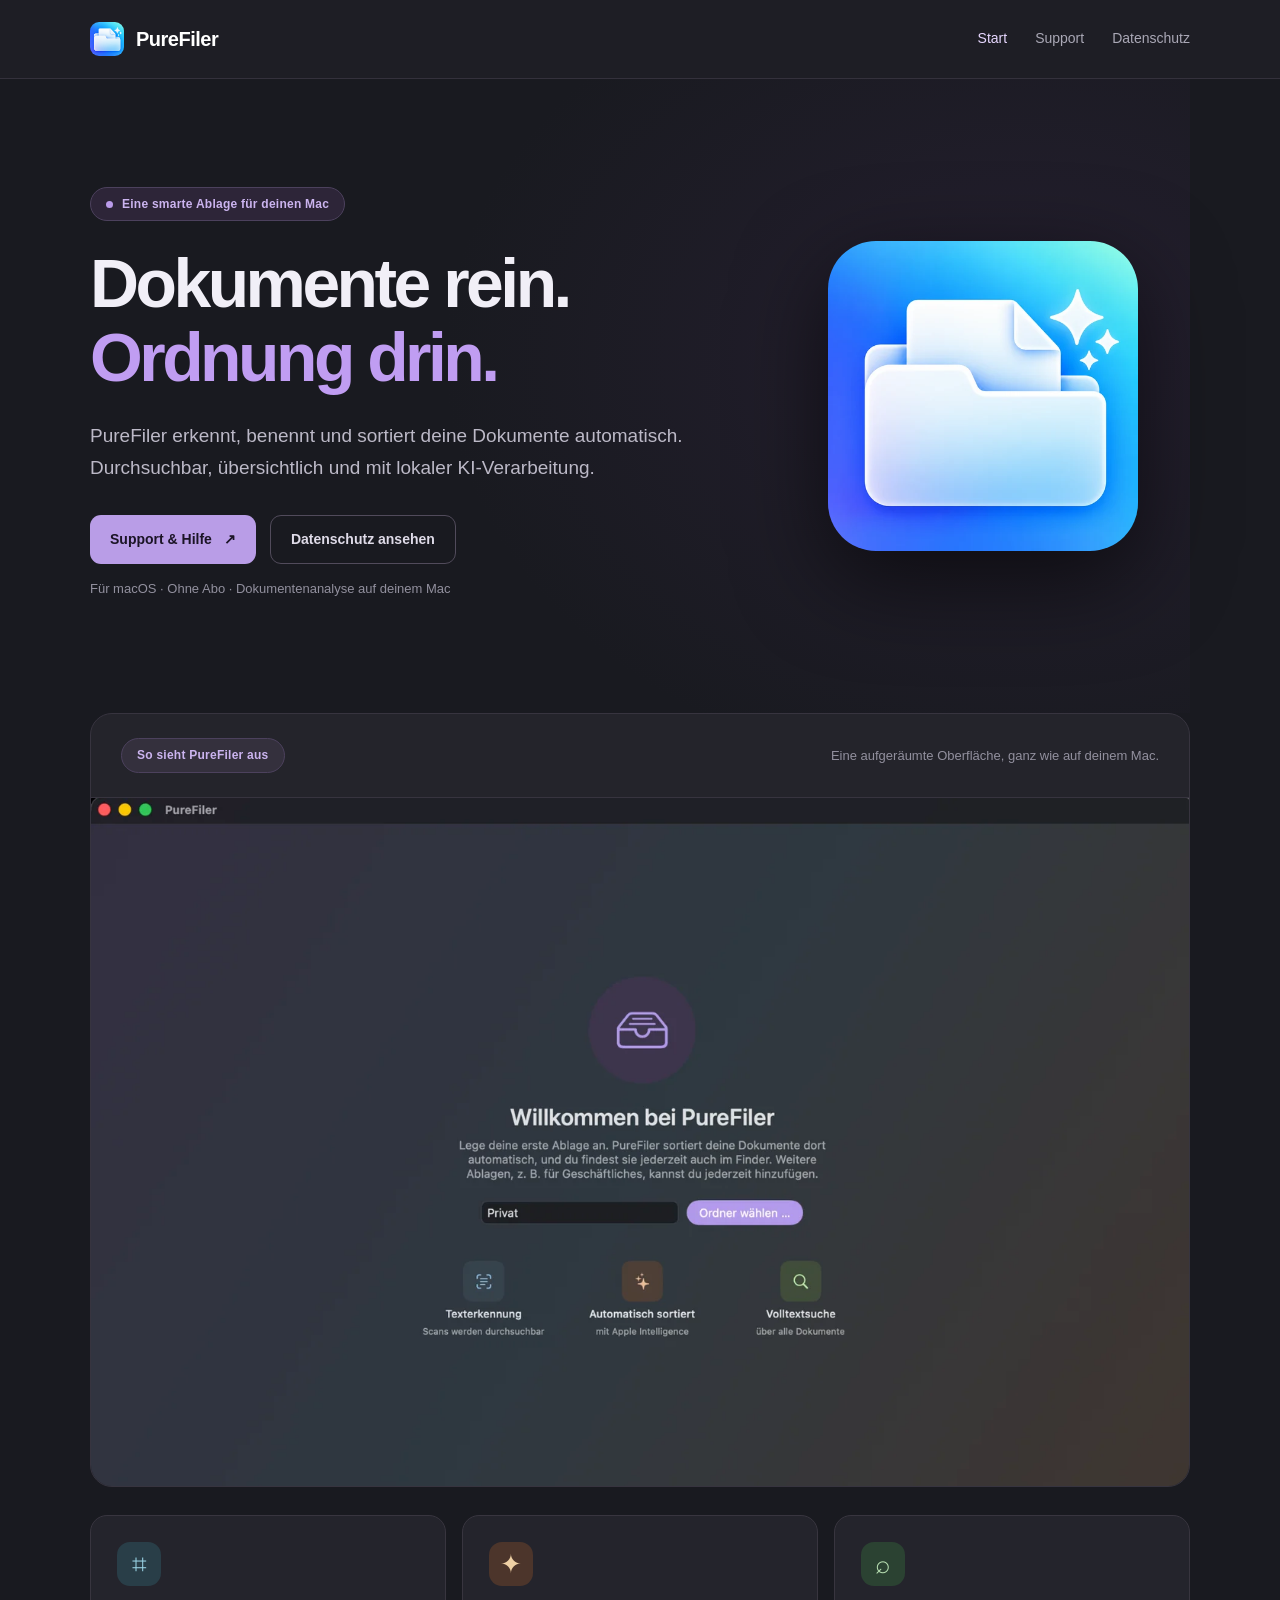
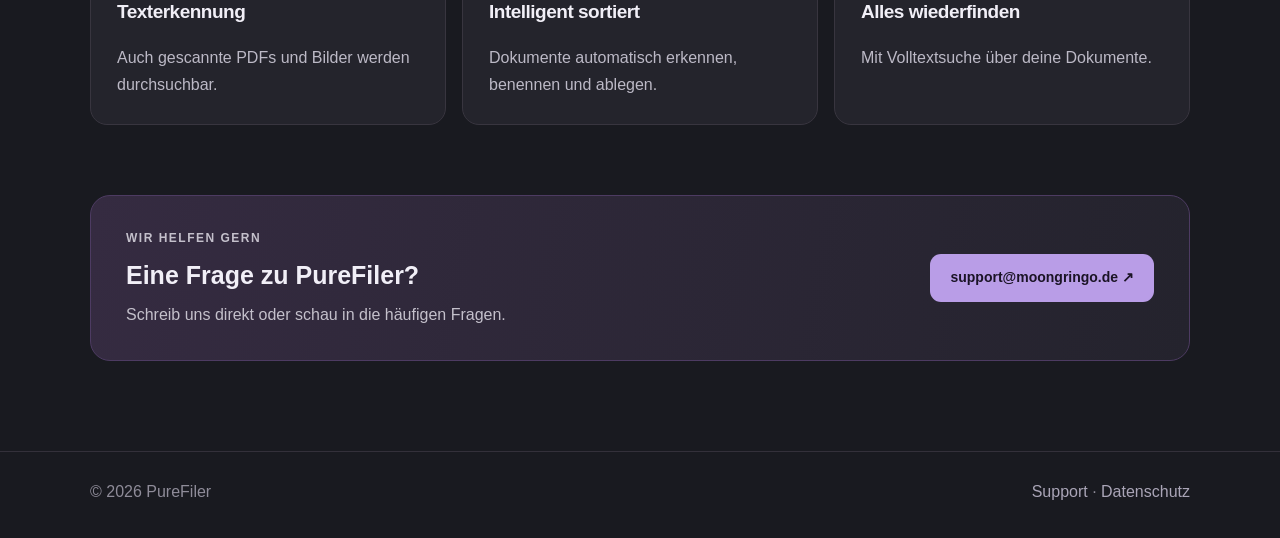
==== index.html @ a04e4304 "Add files via upload" ====
<!doctype html><html lang="de"><head><meta charset="utf-8"><meta name="viewport" content="width=device-width,initial-scale=1"><meta name="description" content="PureFiler – intelligente Dokumentenablage für macOS. Automatisch sortieren, lokal verarbeiten."><title>PureFiler – Dokumente rein. Ordnung drin.</title><link rel="icon" href="purefiler-icon.webp"><link rel="stylesheet" href="style.css"></head><body><header><div class="wrap nav"><a class="logo" href="index.html"><img src="purefiler-icon.webp" width="34" height="34" alt="">PureFiler</a><nav class="links" aria-label="Hauptnavigation"><a href="index.html" aria-current="page">Start</a><a href="support.html">Support</a><a href="privacy.html">Datenschutz</a></nav></div></header><main class="wrap"><section class="hero"><div class="hero-text"><div class="pill"><span class="dot"></span> Eine smarte Ablage für deinen Mac</div><h1>Dokumente rein.<br><em>Ordnung drin.</em></h1><p class="lead">PureFiler erkennt, benennt und sortiert deine Dokumente automatisch. Durchsuchbar, übersichtlich und mit lokaler KI-Verarbeitung.</p><div class="actions"><a class="primary" href="support.html">Support & Hilfe <span aria-hidden="true">↗</span></a><a class="secondary" href="privacy.html">Datenschutz ansehen</a></div><p class="tiny">Für macOS · Ohne Abo · Dokumentenanalyse auf deinem Mac</p></div><div class="hero-icon"><img src="purefiler-icon.webp" alt="PureFiler App-Icon" width="320" height="320"></div></section><section class="showcase"><div class="showcase-top"><span class="pill subtle">So sieht PureFiler aus</span><span class="muted">Eine aufgeräumte Oberfläche, ganz wie auf deinem Mac.</span></div><img src="purefiler-welcome.webp" alt="Willkommensansicht von PureFiler auf macOS" loading="lazy" width="1440" height="902"></section><section class="features"><article class="feature"><span class="symbol">⌗</span><h2>Texterkennung</h2><p>Auch gescannte PDFs und Bilder werden durchsuchbar.</p></article><article class="feature"><span class="symbol sparkle">✦</span><h2>Intelligent sortiert</h2><p>Dokumente automatisch erkennen, benennen und ablegen.</p></article><article class="feature"><span class="symbol green">⌕</span><h2>Alles wiederfinden</h2><p>Mit Volltextsuche über deine Dokumente.</p></article></section><section class="contact"><div><p class="eyebrow">WIR HELFEN GERN</p><h2>Eine Frage zu PureFiler?</h2><p>Schreib uns direkt oder schau in die häufigen Fragen.</p></div><a class="primary" href="mailto:support@moongringo.de">support@moongringo.de ↗</a></section></main><footer><div class="wrap foot"><span>© 2026 PureFiler</span><span><a href="support.html">Support</a> · <a href="privacy.html">Datenschutz</a></span></div></footer></body></html>
---- style.css ----
*{box-sizing:border-box}html{color-scheme:dark;scroll-behavior:smooth}body{margin:0;background:#191a20;color:#f1eff7;font:16px/1.7 -apple-system,BlinkMacSystemFont,"Segoe UI",sans-serif}a{color:#c4a5f2;text-decoration:none}a:hover{color:#e0ceff}.wrap{width:min(1100px,calc(100% - 48px));margin:auto}header{border-bottom:1px solid #34313c;background:#202027dd;backdrop-filter:blur(18px);position:sticky;top:0;z-index:10}.nav{display:flex;justify-content:space-between;align-items:center;min-height:78px;gap:24px}.logo{display:flex;align-items:center;gap:12px;font-weight:750;font-size:20px;color:#fff;letter-spacing:-.5px}.logo img{border-radius:9px;object-fit:cover}.links{display:flex;gap:28px}.links a{color:#aaa8b6;font-size:14px}.links a[aria-current],.links a:hover{color:#e7d7ff}.hero{padding:108px 0 100px;display:grid;grid-template-columns:1.6fr 1fr;align-items:center;gap:24px;background:radial-gradient(ellipse 53% 68% at 85% 44%,#3c294f55,transparent)}.hero h1,h1{font-size:clamp(42px,5.3vw,75px);letter-spacing:-3.5px;line-height:1.08;margin:26px 0}.hero em{font-style:normal;color:#c09df2}.lead{font-size:19px;max-width:650px;line-height:1.7;color:#bcb9c7}.pill{display:inline-flex;align-items:center;gap:9px;border:1px solid #4c415d;background:#2d2538;color:#cbb4ef;border-radius:50px;padding:6px 15px;font-size:12px;font-weight:650;letter-spacing:.25px}.dot{background:#ba9bea;border-radius:50%;width:7px;height:7px}.actions{display:flex;flex-wrap:wrap;gap:14px;margin:30px 0 14px}.primary,.secondary{display:inline-flex;align-items:center;justify-content:center;gap:12px;border-radius:11px;padding:12px 20px;font-weight:700;font-size:14px}.primary{color:#1b1426;background:#b99de7}.primary:hover{color:#110e1a;background:#d1b8f5}.secondary{border:1px solid #514b5b;color:#dfdbe8}.tiny,.muted{font-size:13px;color:#92909e}.hero-icon{text-align:center}.hero-icon img{width:min(100%,310px);height:auto;border-radius:48px;box-shadow:0 28px 90px #0009}.showcase{background:#24242b;border:1px solid #37343f;border-radius:22px;overflow:hidden;margin-bottom:28px}.showcase-top{padding:24px 30px;display:flex;align-items:center;justify-content:space-between;gap:20px}.pill.subtle{background:#34303d}.showcase>img{display:block;width:100%;height:auto;border-top:1px solid #37343f}.features{display:grid;grid-template-columns:repeat(3,1fr);gap:16px;margin:24px 0 70px}.feature,.card{border:1px solid #38353f;background:#24242c;border-radius:17px;padding:26px}.feature h2,.card h2{font-size:19px;letter-spacing:-.5px;margin:10px 0}.feature p,.card p{color:#bcb9c6;margin-bottom:0}.symbol{display:grid;place-items:center;width:44px;height:44px;border-radius:13px;font-size:26px;background:#293e48;color:#9bd4e6}.symbol.sparkle{background:#4c352b;color:#eed0a5}.symbol.green{background:#2b4232;color:#b7deb1}.contact{display:flex;justify-content:space-between;align-items:center;gap:25px;padding:32px 35px;border:1px solid #4d3b62;border-radius:20px;background:linear-gradient(100deg,#352b41,#24232d);margin-bottom:90px}.contact h2{font-size:25px;margin:5px 0}.contact p{color:#c4c0cb;margin:0}.eyebrow{color:#bea0ed;font-size:12px;letter-spacing:1.5px;font-weight:750;text-transform:uppercase}.card{margin:20px 0}.card h2{font-size:21px}main.wrap>h1{font-size:clamp(38px,5vw,58px)}main.wrap>.eyebrow{margin-top:74px}main.wrap>.lead{margin-bottom:42px}.grid{display:grid;grid-template-columns:repeat(2,minmax(0,1fr));gap:20px}.note{border:1px solid #665238;background:#342b23;border-radius:15px;padding:22px;margin:25px 0 60px;color:#f3ddbe}footer{border-top:1px solid #33303a;color:#8f8c99}.foot,footer .wrap{display:flex;justify-content:space-between;gap:20px;padding-top:26px;padding-bottom:32px}footer a{color:#aaa5b7}@media(max-width:750px){.wrap{width:min(100% - 32px,1100px)}.nav{flex-wrap:wrap;padding:12px 0}.links{gap:18px}.hero{padding:54px 0;grid-template-columns:1fr}.hero-icon{order:-1;text-align:left}.hero-icon img{width:130px;border-radius:26px}.hero h1,h1{letter-spacing:-2px}.features,.grid{grid-template-columns:1fr}.contact{flex-direction:column;align-items:start}.showcase-top{flex-direction:column;align-items:start}.foot{flex-wrap:wrap}}
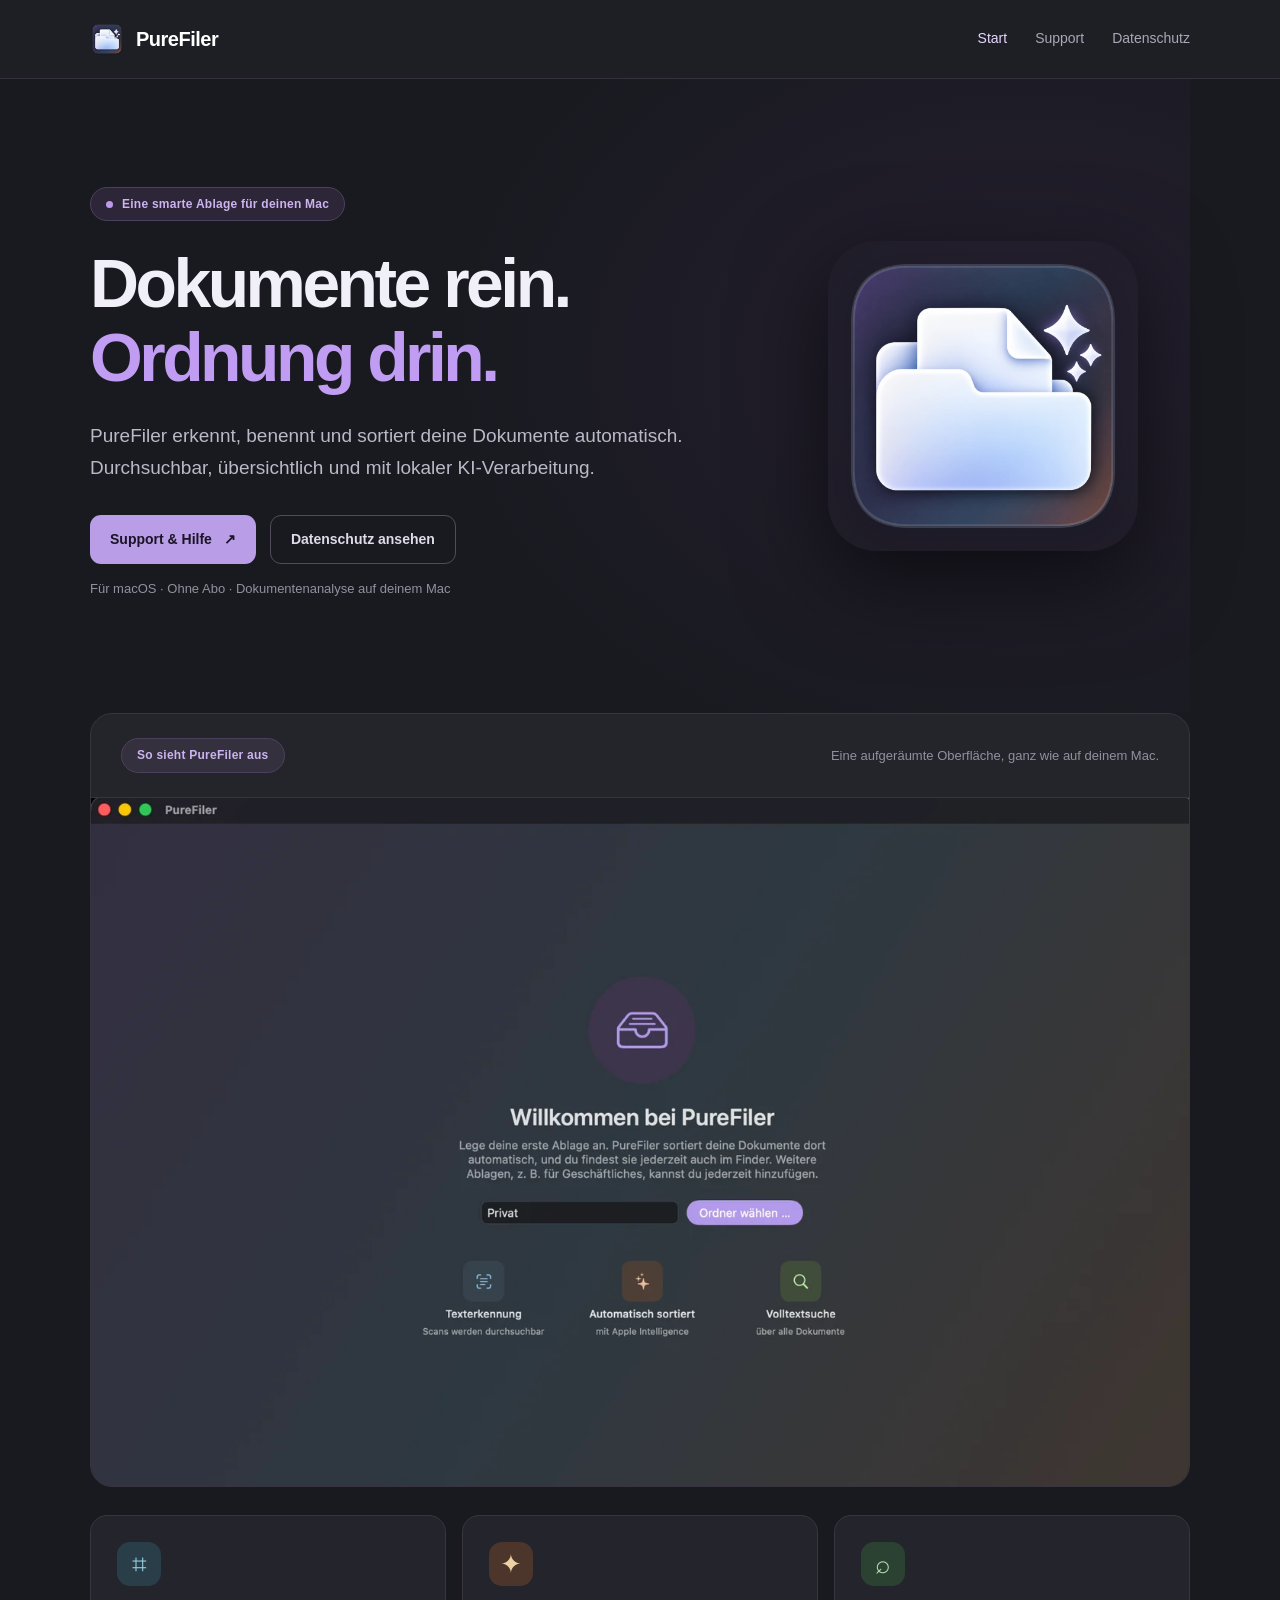
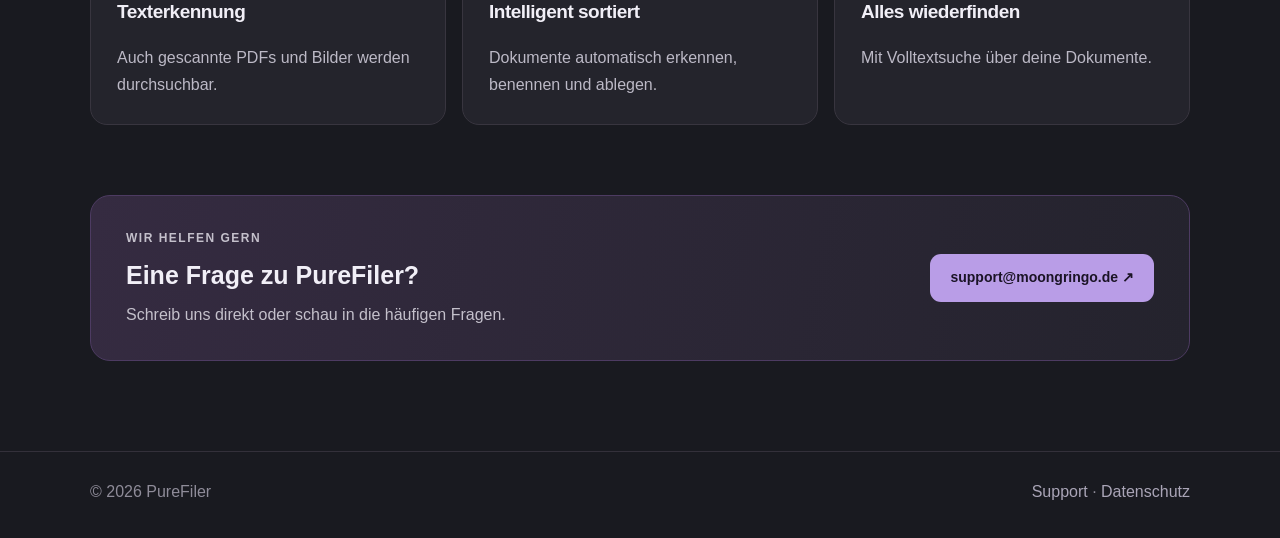
==== commit 41f632e8: "Add files via upload" ====
--- a/index.html
+++ b/index.html
@@ -1 +1 @@
-<!doctype html><html lang="de"><head><meta charset="utf-8"><meta name="viewport" content="width=device-width,initial-scale=1"><meta name="description" content="PureFiler – intelligente Dokumentenablage für macOS. Automatisch sortieren, lokal verarbeiten."><title>PureFiler – Dokumente rein. Ordnung drin.</title><link rel="icon" href="purefiler-icon.webp"><link rel="stylesheet" href="style.css"></head><body><header><div class="wrap nav"><a class="logo" href="index.html"><img src="purefiler-icon.webp" width="34" height="34" alt="">PureFiler</a><nav class="links" aria-label="Hauptnavigation"><a href="index.html" aria-current="page">Start</a><a href="support.html">Support</a><a href="privacy.html">Datenschutz</a></nav></div></header><main class="wrap"><section class="hero"><div class="hero-text"><div class="pill"><span class="dot"></span> Eine smarte Ablage für deinen Mac</div><h1>Dokumente rein.<br><em>Ordnung drin.</em></h1><p class="lead">PureFiler erkennt, benennt und sortiert deine Dokumente automatisch. Durchsuchbar, übersichtlich und mit lokaler KI-Verarbeitung.</p><div class="actions"><a class="primary" href="support.html">Support & Hilfe <span aria-hidden="true">↗</span></a><a class="secondary" href="privacy.html">Datenschutz ansehen</a></div><p class="tiny">Für macOS · Ohne Abo · Dokumentenanalyse auf deinem Mac</p></div><div class="hero-icon"><img src="purefiler-icon.webp" alt="PureFiler App-Icon" width="320" height="320"></div></section><section class="showcase"><div class="showcase-top"><span class="pill subtle">So sieht PureFiler aus</span><span class="muted">Eine aufgeräumte Oberfläche, ganz wie auf deinem Mac.</span></div><img src="purefiler-welcome.webp" alt="Willkommensansicht von PureFiler auf macOS" loading="lazy" width="1440" height="902"></section><section class="features"><article class="feature"><span class="symbol">⌗</span><h2>Texterkennung</h2><p>Auch gescannte PDFs und Bilder werden durchsuchbar.</p></article><article class="feature"><span class="symbol sparkle">✦</span><h2>Intelligent sortiert</h2><p>Dokumente automatisch erkennen, benennen und ablegen.</p></article><article class="feature"><span class="symbol green">⌕</span><h2>Alles wiederfinden</h2><p>Mit Volltextsuche über deine Dokumente.</p></article></section><section class="contact"><div><p class="eyebrow">WIR HELFEN GERN</p><h2>Eine Frage zu PureFiler?</h2><p>Schreib uns direkt oder schau in die häufigen Fragen.</p></div><a class="primary" href="mailto:support@moongringo.de">support@moongringo.de ↗</a></section></main><footer><div class="wrap foot"><span>© 2026 PureFiler</span><span><a href="support.html">Support</a> · <a href="privacy.html">Datenschutz</a></span></div></footer></body></html>+<!doctype html><html lang="de"><head><meta charset="utf-8"><meta name="viewport" content="width=device-width,initial-scale=1"><meta name="description" content="PureFiler – intelligente Dokumentenablage für macOS. Automatisch sortieren, lokal verarbeiten."><title>PureFiler – Dokumente rein. Ordnung drin.</title><link rel="icon" href="purefiler-icon.webp?v=2"><link rel="stylesheet" href="style.css"></head><body><header><div class="wrap nav"><a class="logo" href="index.html"><img src="purefiler-icon.webp?v=2" width="34" height="34" alt="">PureFiler</a><nav class="links" aria-label="Hauptnavigation"><a href="index.html" aria-current="page">Start</a><a href="support.html">Support</a><a href="privacy.html">Datenschutz</a></nav></div></header><main class="wrap"><section class="hero"><div class="hero-text"><div class="pill"><span class="dot"></span> Eine smarte Ablage für deinen Mac</div><h1>Dokumente rein.<br><em>Ordnung drin.</em></h1><p class="lead">PureFiler erkennt, benennt und sortiert deine Dokumente automatisch. Durchsuchbar, übersichtlich und mit lokaler KI-Verarbeitung.</p><div class="actions"><a class="primary" href="support.html">Support & Hilfe <span aria-hidden="true">↗</span></a><a class="secondary" href="privacy.html">Datenschutz ansehen</a></div><p class="tiny">Für macOS · Ohne Abo · Dokumentenanalyse auf deinem Mac</p></div><div class="hero-icon"><img src="purefiler-icon.webp?v=2" alt="PureFiler App-Icon" width="320" height="320"></div></section><section class="showcase"><div class="showcase-top"><span class="pill subtle">So sieht PureFiler aus</span><span class="muted">Eine aufgeräumte Oberfläche, ganz wie auf deinem Mac.</span></div><img src="purefiler-welcome.webp" alt="Willkommensansicht von PureFiler auf macOS" loading="lazy" width="1440" height="902"></section><section class="features"><article class="feature"><span class="symbol">⌗</span><h2>Texterkennung</h2><p>Auch gescannte PDFs und Bilder werden durchsuchbar.</p></article><article class="feature"><span class="symbol sparkle">✦</span><h2>Intelligent sortiert</h2><p>Dokumente automatisch erkennen, benennen und ablegen.</p></article><article class="feature"><span class="symbol green">⌕</span><h2>Alles wiederfinden</h2><p>Mit Volltextsuche über deine Dokumente.</p></article></section><section class="contact"><div><p class="eyebrow">WIR HELFEN GERN</p><h2>Eine Frage zu PureFiler?</h2><p>Schreib uns direkt oder schau in die häufigen Fragen.</p></div><a class="primary" href="mailto:support@moongringo.de">support@moongringo.de ↗</a></section></main><footer><div class="wrap foot"><span>© 2026 PureFiler</span><span><a href="support.html">Support</a> · <a href="privacy.html">Datenschutz</a></span></div></footer></body></html>
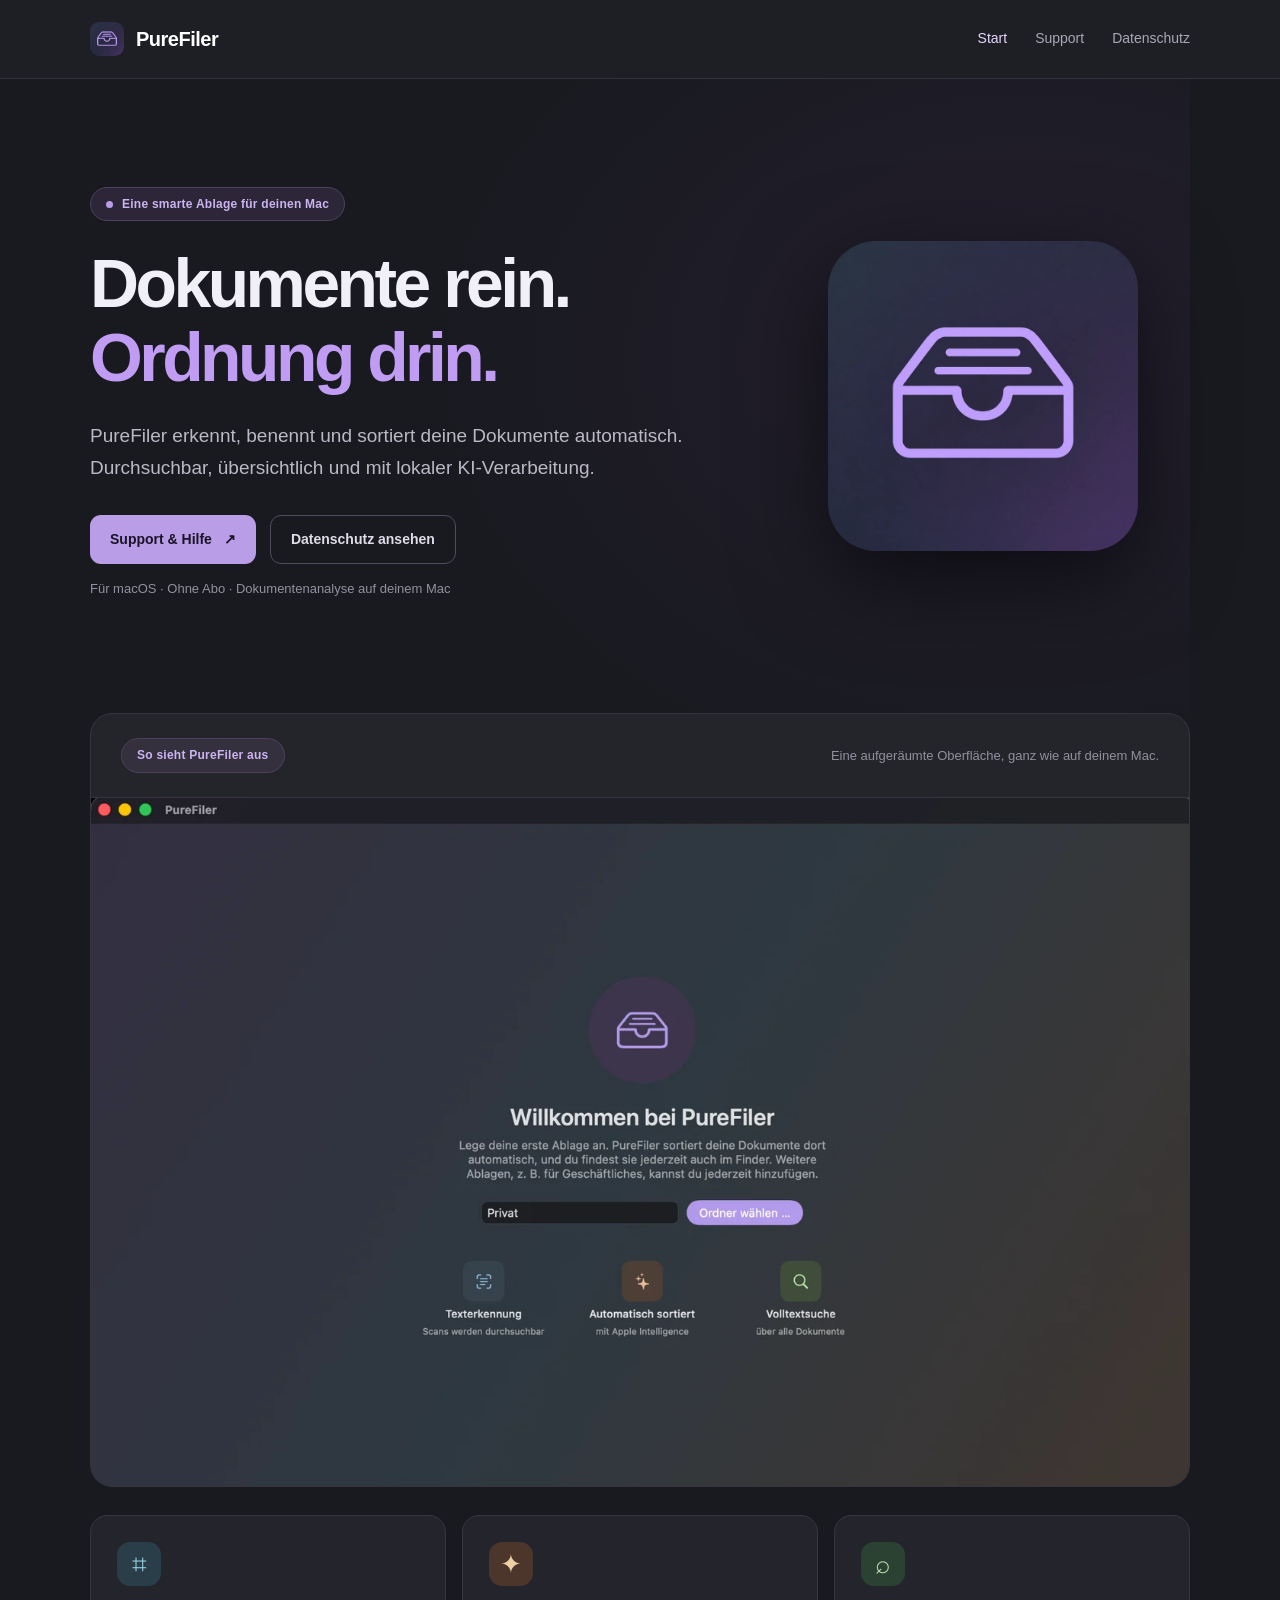
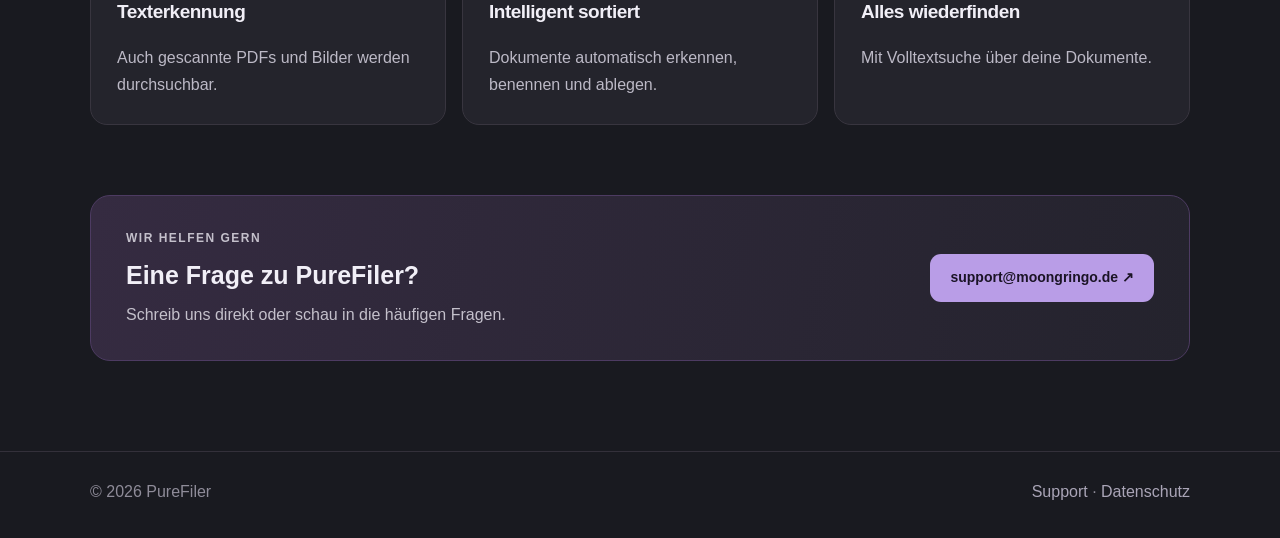
==== commit f5ef046d: "Add files via upload" ====
--- a/index.html
+++ b/index.html
@@ -1 +1 @@
-<!doctype html><html lang="de"><head><meta charset="utf-8"><meta name="viewport" content="width=device-width,initial-scale=1"><meta name="description" content="PureFiler – intelligente Dokumentenablage für macOS. Automatisch sortieren, lokal verarbeiten."><title>PureFiler – Dokumente rein. Ordnung drin.</title><link rel="icon" href="purefiler-icon.webp?v=2"><link rel="stylesheet" href="style.css"></head><body><header><div class="wrap nav"><a class="logo" href="index.html"><img src="purefiler-icon.webp?v=2" width="34" height="34" alt="">PureFiler</a><nav class="links" aria-label="Hauptnavigation"><a href="index.html" aria-current="page">Start</a><a href="support.html">Support</a><a href="privacy.html">Datenschutz</a></nav></div></header><main class="wrap"><section class="hero"><div class="hero-text"><div class="pill"><span class="dot"></span> Eine smarte Ablage für deinen Mac</div><h1>Dokumente rein.<br><em>Ordnung drin.</em></h1><p class="lead">PureFiler erkennt, benennt und sortiert deine Dokumente automatisch. Durchsuchbar, übersichtlich und mit lokaler KI-Verarbeitung.</p><div class="actions"><a class="primary" href="support.html">Support & Hilfe <span aria-hidden="true">↗</span></a><a class="secondary" href="privacy.html">Datenschutz ansehen</a></div><p class="tiny">Für macOS · Ohne Abo · Dokumentenanalyse auf deinem Mac</p></div><div class="hero-icon"><img src="purefiler-icon.webp?v=2" alt="PureFiler App-Icon" width="320" height="320"></div></section><section class="showcase"><div class="showcase-top"><span class="pill subtle">So sieht PureFiler aus</span><span class="muted">Eine aufgeräumte Oberfläche, ganz wie auf deinem Mac.</span></div><img src="purefiler-welcome.webp" alt="Willkommensansicht von PureFiler auf macOS" loading="lazy" width="1440" height="902"></section><section class="features"><article class="feature"><span class="symbol">⌗</span><h2>Texterkennung</h2><p>Auch gescannte PDFs und Bilder werden durchsuchbar.</p></article><article class="feature"><span class="symbol sparkle">✦</span><h2>Intelligent sortiert</h2><p>Dokumente automatisch erkennen, benennen und ablegen.</p></article><article class="feature"><span class="symbol green">⌕</span><h2>Alles wiederfinden</h2><p>Mit Volltextsuche über deine Dokumente.</p></article></section><section class="contact"><div><p class="eyebrow">WIR HELFEN GERN</p><h2>Eine Frage zu PureFiler?</h2><p>Schreib uns direkt oder schau in die häufigen Fragen.</p></div><a class="primary" href="mailto:support@moongringo.de">support@moongringo.de ↗</a></section></main><footer><div class="wrap foot"><span>© 2026 PureFiler</span><span><a href="support.html">Support</a> · <a href="privacy.html">Datenschutz</a></span></div></footer></body></html>+<!doctype html><html lang="de"><head><meta charset="utf-8"><meta name="viewport" content="width=device-width,initial-scale=1"><meta name="description" content="PureFiler – intelligente Dokumentenablage für macOS. Automatisch sortieren, lokal verarbeiten."><title>PureFiler – Dokumente rein. Ordnung drin.</title><link rel="icon" href="purefiler-icon.webp?v=3"><link rel="stylesheet" href="style.css"></head><body><header><div class="wrap nav"><a class="logo" href="index.html"><img src="purefiler-icon.webp?v=3" width="34" height="34" alt="">PureFiler</a><nav class="links" aria-label="Hauptnavigation"><a href="index.html" aria-current="page">Start</a><a href="support.html">Support</a><a href="privacy.html">Datenschutz</a></nav></div></header><main class="wrap"><section class="hero"><div class="hero-text"><div class="pill"><span class="dot"></span> Eine smarte Ablage für deinen Mac</div><h1>Dokumente rein.<br><em>Ordnung drin.</em></h1><p class="lead">PureFiler erkennt, benennt und sortiert deine Dokumente automatisch. Durchsuchbar, übersichtlich und mit lokaler KI-Verarbeitung.</p><div class="actions"><a class="primary" href="support.html">Support & Hilfe <span aria-hidden="true">↗</span></a><a class="secondary" href="privacy.html">Datenschutz ansehen</a></div><p class="tiny">Für macOS · Ohne Abo · Dokumentenanalyse auf deinem Mac</p></div><div class="hero-icon"><img src="purefiler-icon.webp?v=3" alt="PureFiler App-Icon" width="320" height="320"></div></section><section class="showcase"><div class="showcase-top"><span class="pill subtle">So sieht PureFiler aus</span><span class="muted">Eine aufgeräumte Oberfläche, ganz wie auf deinem Mac.</span></div><img src="purefiler-welcome.webp" alt="Willkommensansicht von PureFiler auf macOS" loading="lazy" width="1440" height="902"></section><section class="features"><article class="feature"><span class="symbol">⌗</span><h2>Texterkennung</h2><p>Auch gescannte PDFs und Bilder werden durchsuchbar.</p></article><article class="feature"><span class="symbol sparkle">✦</span><h2>Intelligent sortiert</h2><p>Dokumente automatisch erkennen, benennen und ablegen.</p></article><article class="feature"><span class="symbol green">⌕</span><h2>Alles wiederfinden</h2><p>Mit Volltextsuche über deine Dokumente.</p></article></section><section class="contact"><div><p class="eyebrow">WIR HELFEN GERN</p><h2>Eine Frage zu PureFiler?</h2><p>Schreib uns direkt oder schau in die häufigen Fragen.</p></div><a class="primary" href="mailto:support@moongringo.de">support@moongringo.de ↗</a></section></main><footer><div class="wrap foot"><span>© 2026 PureFiler</span><span><a href="support.html">Support</a> · <a href="privacy.html">Datenschutz</a></span></div></footer></body></html>
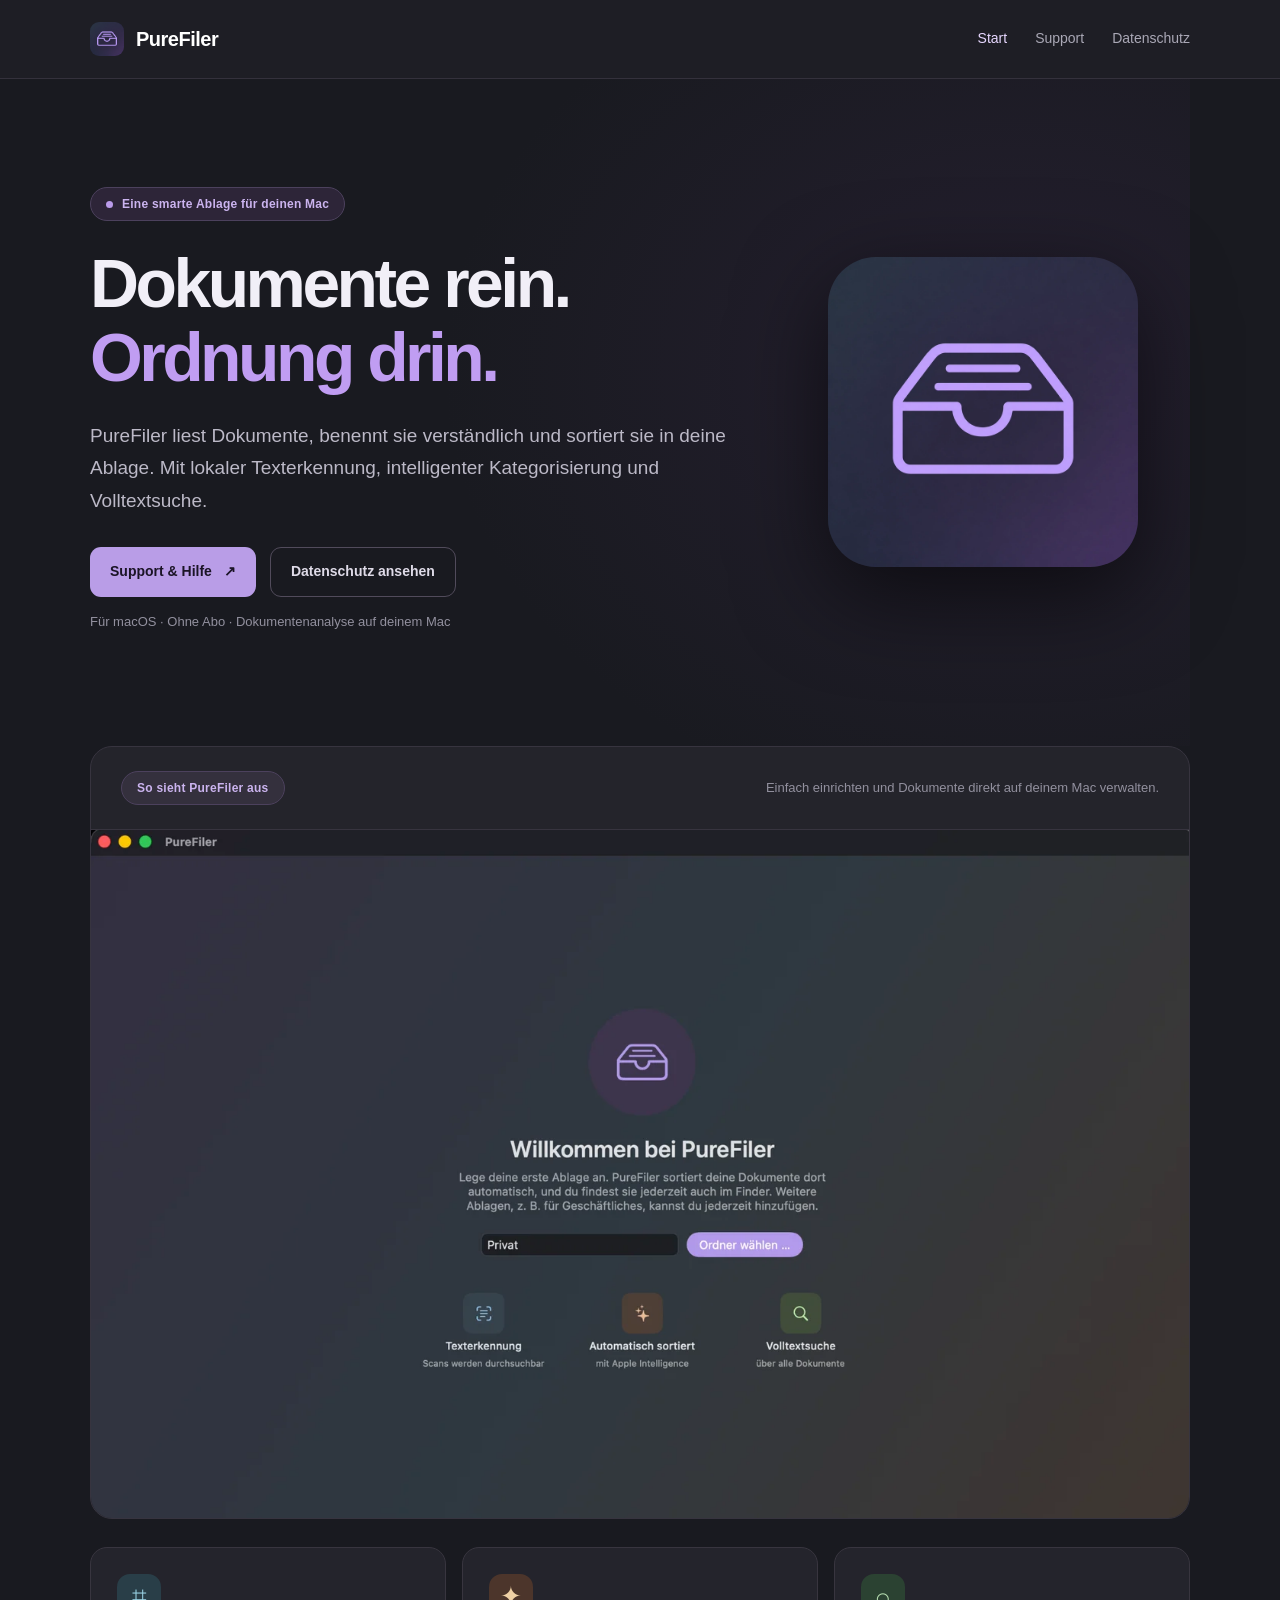
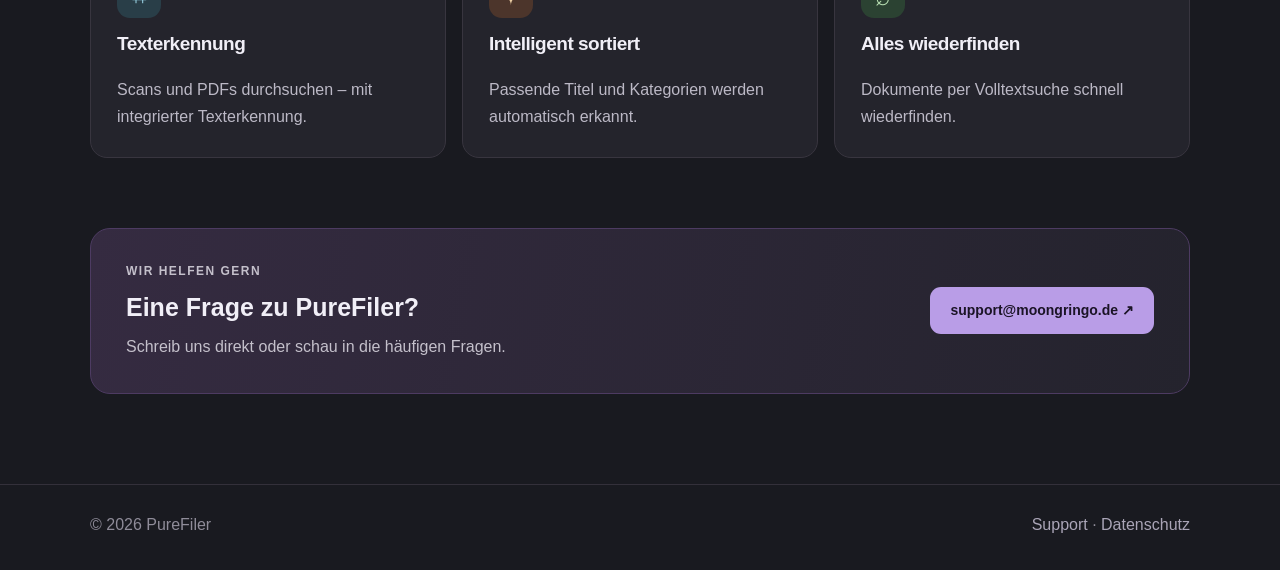
==== commit b8a8e841: "Add files via upload" ====
--- a/index.html
+++ b/index.html
@@ -1 +1,2 @@
-<!doctype html><html lang="de"><head><meta charset="utf-8"><meta name="viewport" content="width=device-width,initial-scale=1"><meta name="description" content="PureFiler – intelligente Dokumentenablage für macOS. Automatisch sortieren, lokal verarbeiten."><title>PureFiler – Dokumente rein. Ordnung drin.</title><link rel="icon" href="purefiler-icon.webp?v=3"><link rel="stylesheet" href="style.css"></head><body><header><div class="wrap nav"><a class="logo" href="index.html"><img src="purefiler-icon.webp?v=3" width="34" height="34" alt="">PureFiler</a><nav class="links" aria-label="Hauptnavigation"><a href="index.html" aria-current="page">Start</a><a href="support.html">Support</a><a href="privacy.html">Datenschutz</a></nav></div></header><main class="wrap"><section class="hero"><div class="hero-text"><div class="pill"><span class="dot"></span> Eine smarte Ablage für deinen Mac</div><h1>Dokumente rein.<br><em>Ordnung drin.</em></h1><p class="lead">PureFiler erkennt, benennt und sortiert deine Dokumente automatisch. Durchsuchbar, übersichtlich und mit lokaler KI-Verarbeitung.</p><div class="actions"><a class="primary" href="support.html">Support & Hilfe <span aria-hidden="true">↗</span></a><a class="secondary" href="privacy.html">Datenschutz ansehen</a></div><p class="tiny">Für macOS · Ohne Abo · Dokumentenanalyse auf deinem Mac</p></div><div class="hero-icon"><img src="purefiler-icon.webp?v=3" alt="PureFiler App-Icon" width="320" height="320"></div></section><section class="showcase"><div class="showcase-top"><span class="pill subtle">So sieht PureFiler aus</span><span class="muted">Eine aufgeräumte Oberfläche, ganz wie auf deinem Mac.</span></div><img src="purefiler-welcome.webp" alt="Willkommensansicht von PureFiler auf macOS" loading="lazy" width="1440" height="902"></section><section class="features"><article class="feature"><span class="symbol">⌗</span><h2>Texterkennung</h2><p>Auch gescannte PDFs und Bilder werden durchsuchbar.</p></article><article class="feature"><span class="symbol sparkle">✦</span><h2>Intelligent sortiert</h2><p>Dokumente automatisch erkennen, benennen und ablegen.</p></article><article class="feature"><span class="symbol green">⌕</span><h2>Alles wiederfinden</h2><p>Mit Volltextsuche über deine Dokumente.</p></article></section><section class="contact"><div><p class="eyebrow">WIR HELFEN GERN</p><h2>Eine Frage zu PureFiler?</h2><p>Schreib uns direkt oder schau in die häufigen Fragen.</p></div><a class="primary" href="mailto:support@moongringo.de">support@moongringo.de ↗</a></section></main><footer><div class="wrap foot"><span>© 2026 PureFiler</span><span><a href="support.html">Support</a> · <a href="privacy.html">Datenschutz</a></span></div></footer></body></html>+<!DOCTYPE html>
+<html lang="de"><head><meta charset="utf-8"/><meta content="width=device-width,initial-scale=1" name="viewport"/><meta content="PureFiler für macOS organisiert Dokumente automatisch mit lokaler Texterkennung, intelligenter Ablage und Volltextsuche. Kostenlos und ohne Abo." name="description"/><title>PureFiler – Dokumente rein. Ordnung drin.</title><link href="purefiler-icon.webp?v=3" rel="icon"/><link href="style.css" rel="stylesheet"/><link href="https://moongbox.github.io/purefiler/" rel="canonical"/></head><body><header><div class="wrap nav"><a class="logo" href="index.html"><img alt="" height="34" src="purefiler-icon.webp?v=3" width="34"/>PureFiler</a><nav aria-label="Hauptnavigation" class="links"><a aria-current="page" href="index.html">Start</a><a href="support.html">Support</a><a href="privacy.html">Datenschutz</a></nav></div></header><main class="wrap"><section class="hero"><div class="hero-text"><div class="pill"><span class="dot"></span> Eine smarte Ablage für deinen Mac</div><h1>Dokumente rein.<br/><em>Ordnung drin.</em></h1><p class="lead">PureFiler liest Dokumente, benennt sie verständlich und sortiert sie in deine Ablage. Mit lokaler Texterkennung, intelligenter Kategorisierung und Volltextsuche.</p><div class="actions"><a class="primary" href="support.html">Support &amp; Hilfe <span aria-hidden="true">↗</span></a><a class="secondary" href="privacy.html">Datenschutz ansehen</a></div><p class="tiny">Für macOS · Ohne Abo · Dokumentenanalyse auf deinem Mac</p></div><div class="hero-icon"><img alt="PureFiler App-Icon" height="320" src="purefiler-icon.webp?v=3" width="320"/></div></section><section class="showcase"><div class="showcase-top"><span class="pill subtle">So sieht PureFiler aus</span><span class="muted">Einfach einrichten und Dokumente direkt auf deinem Mac verwalten.</span></div><img alt="Willkommensansicht von PureFiler auf macOS" height="902" loading="lazy" src="purefiler-welcome.webp" width="1440"/></section><section class="features"><article class="feature"><span class="symbol">⌗</span><h2>Texterkennung</h2><p>Scans und PDFs durchsuchen – mit integrierter Texterkennung.</p></article><article class="feature"><span class="symbol sparkle">✦</span><h2>Intelligent sortiert</h2><p>Passende Titel und Kategorien werden automatisch erkannt.</p></article><article class="feature"><span class="symbol green">⌕</span><h2>Alles wiederfinden</h2><p>Dokumente per Volltextsuche schnell wiederfinden.</p></article></section><section class="contact"><div><p class="eyebrow">WIR HELFEN GERN</p><h2>Eine Frage zu PureFiler?</h2><p>Schreib uns direkt oder schau in die häufigen Fragen.</p></div><a class="primary" href="mailto:support@moongringo.de">support@moongringo.de ↗</a></section></main><footer><div class="wrap foot"><span>© 2026 PureFiler</span><span><a href="support.html">Support</a> · <a href="privacy.html">Datenschutz</a></span></div></footer></body></html>
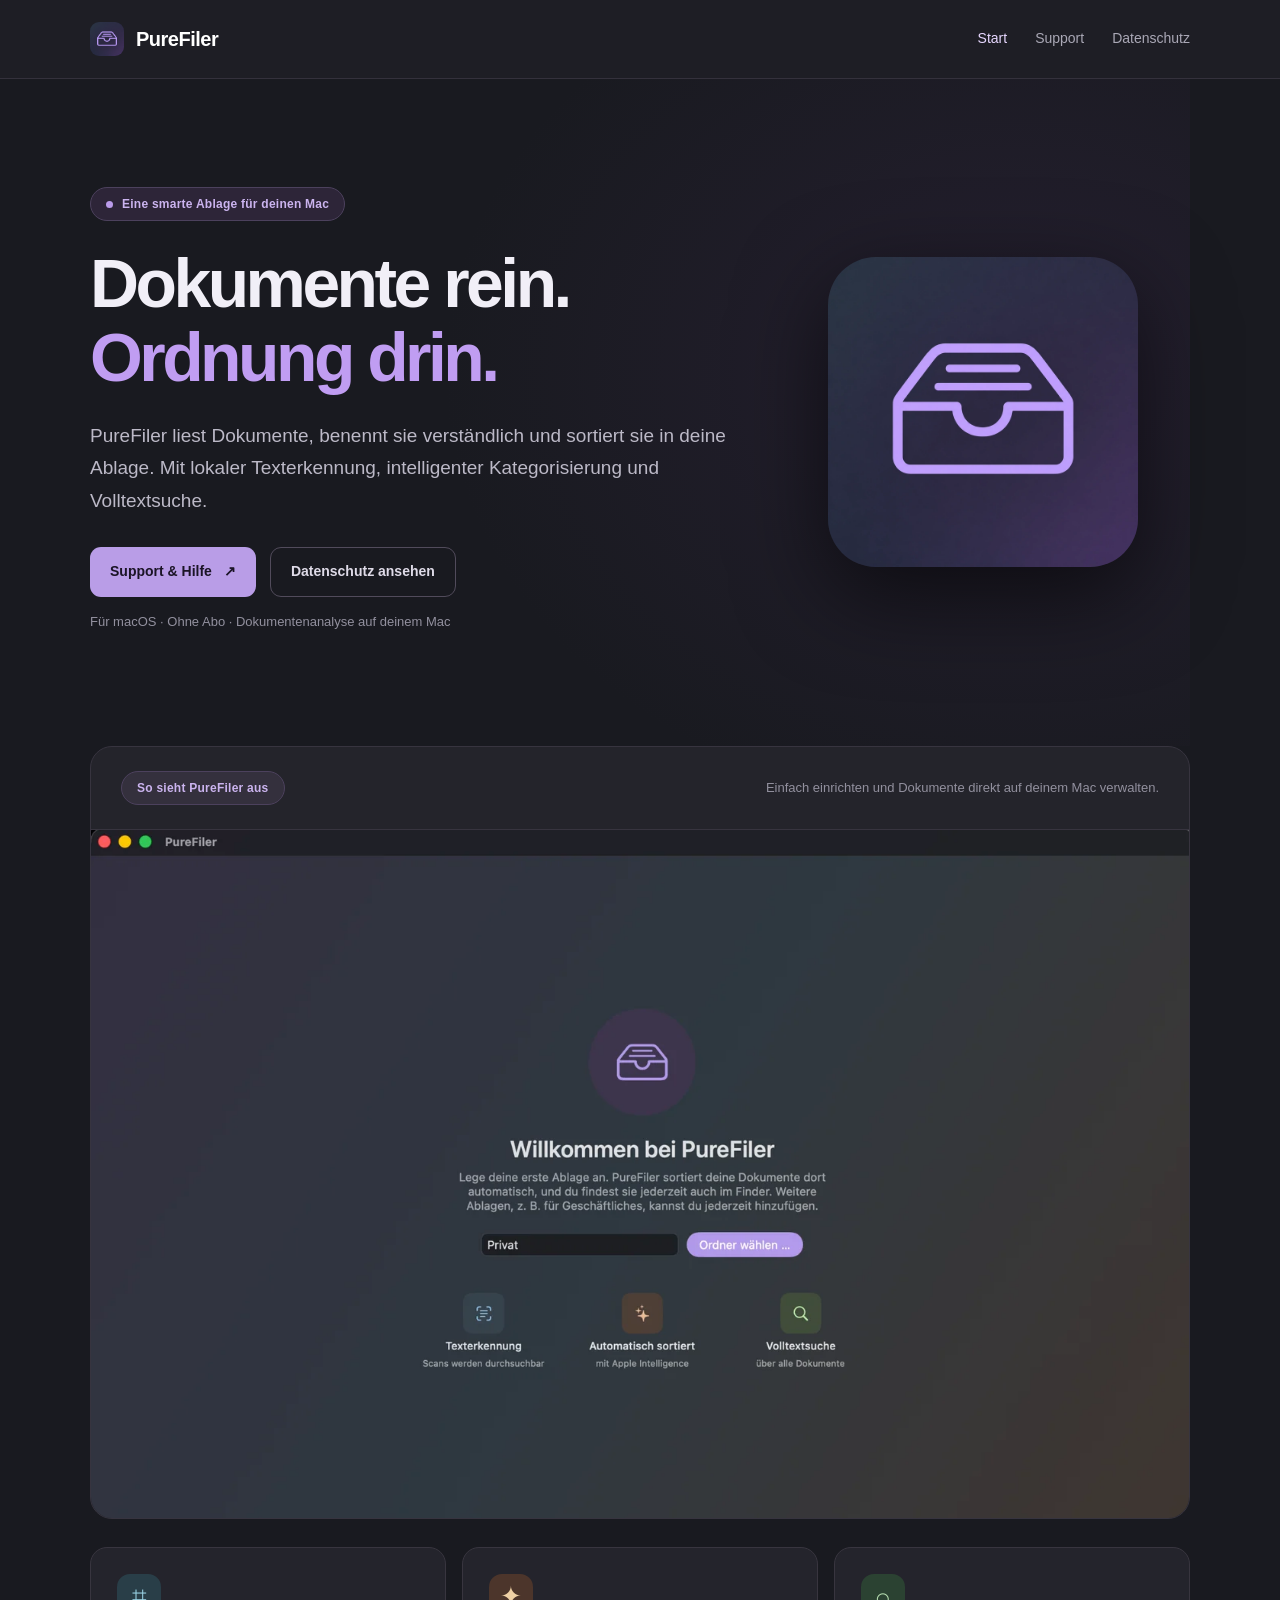
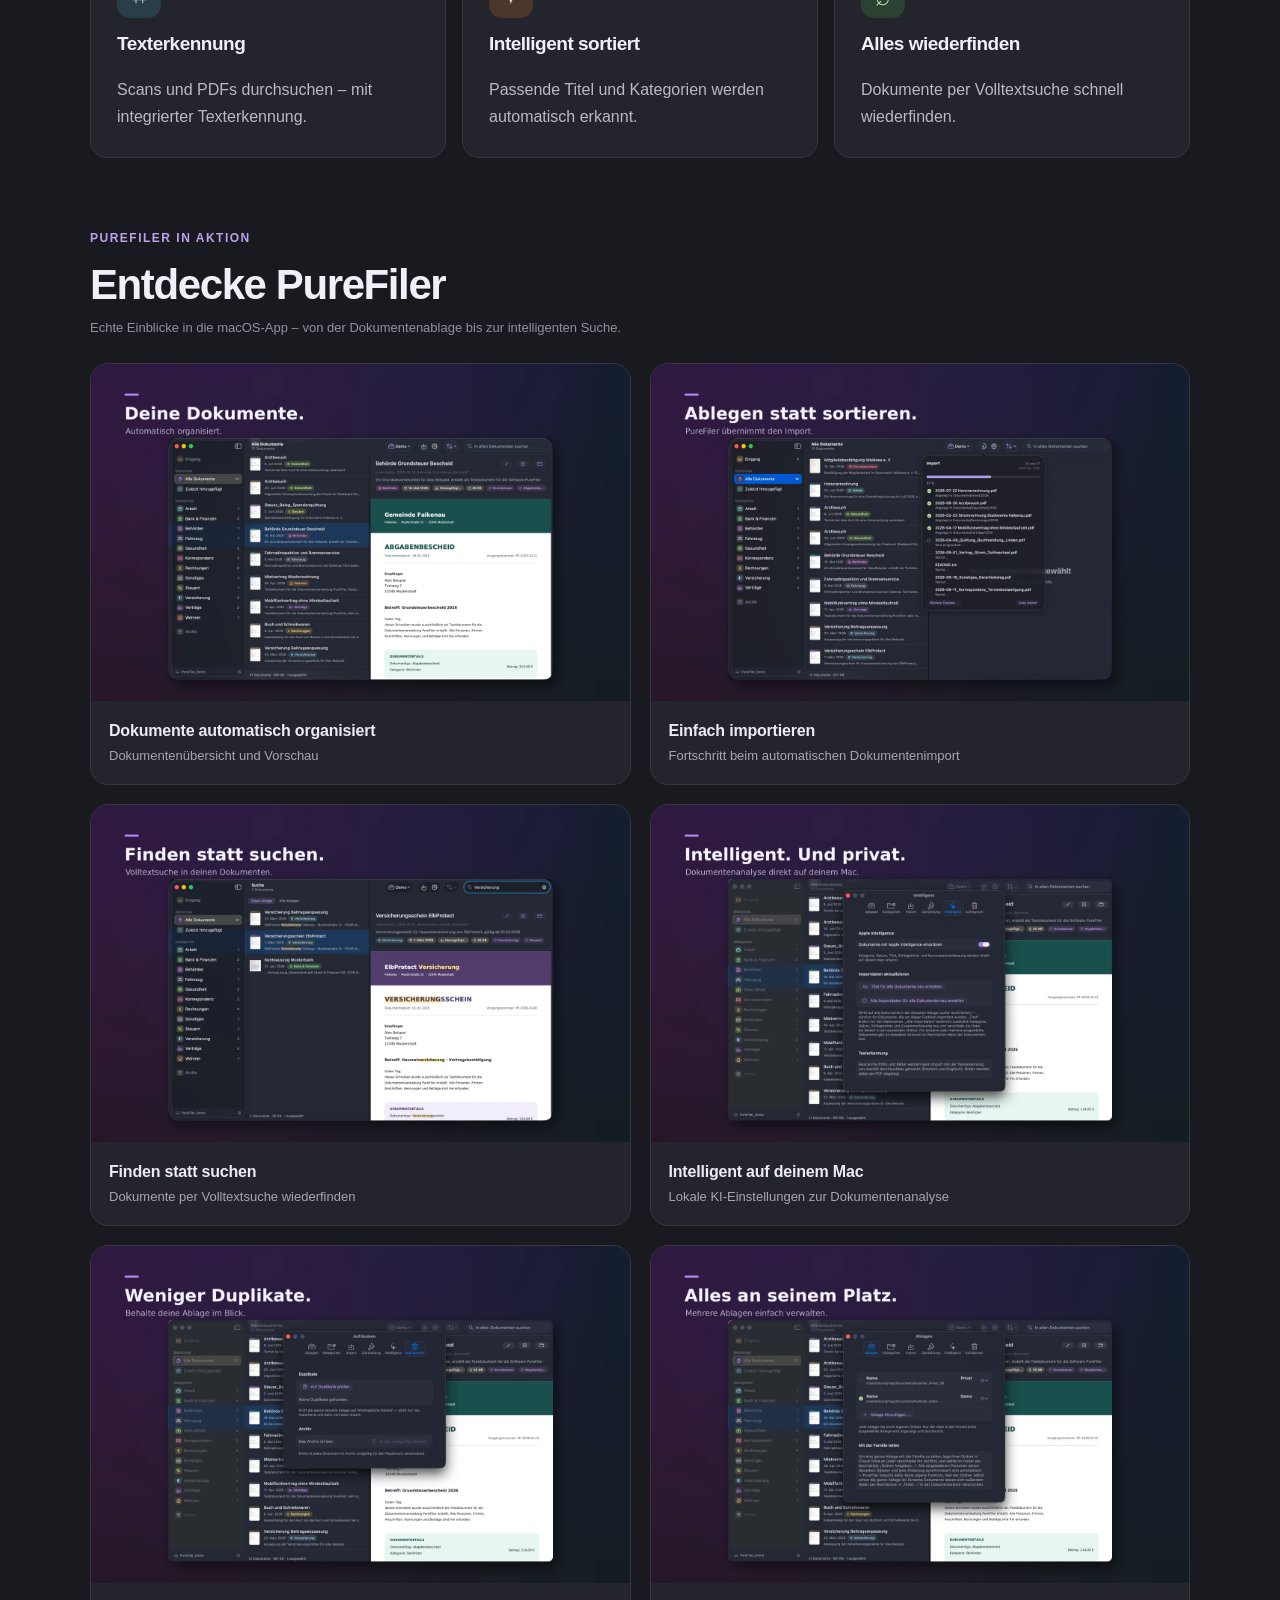
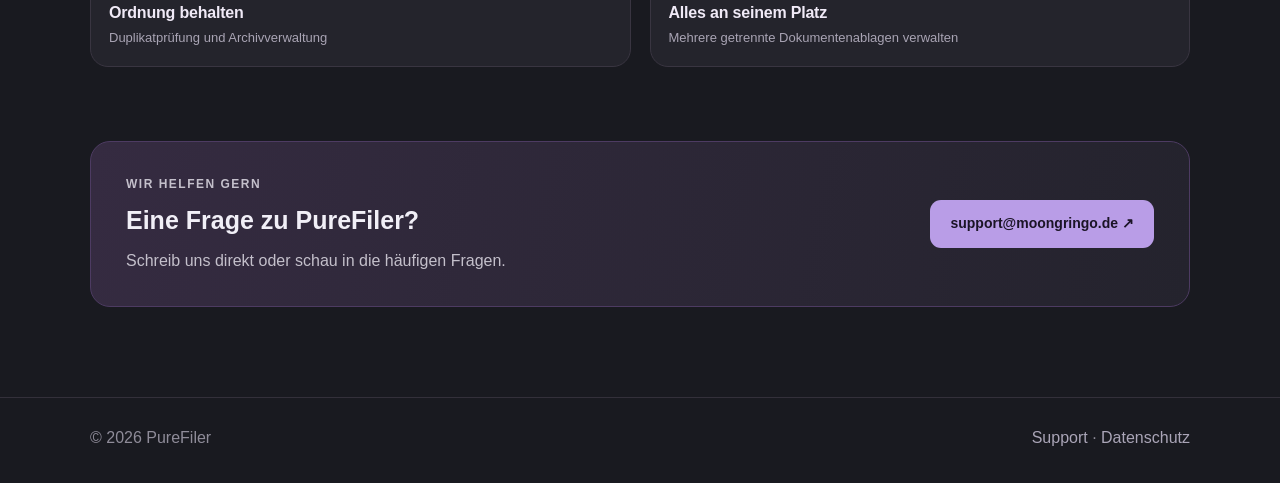
==== commit 02a0069b: "Add files via upload" ====
--- a/index.html
+++ b/index.html
@@ -1,2 +1,3 @@
 <!DOCTYPE html>
-<html lang="de"><head><meta charset="utf-8"/><meta content="width=device-width,initial-scale=1" name="viewport"/><meta content="PureFiler für macOS organisiert Dokumente automatisch mit lokaler Texterkennung, intelligenter Ablage und Volltextsuche. Kostenlos und ohne Abo." name="description"/><title>PureFiler – Dokumente rein. Ordnung drin.</title><link href="purefiler-icon.webp?v=3" rel="icon"/><link href="style.css" rel="stylesheet"/><link href="https://moongbox.github.io/purefiler/" rel="canonical"/></head><body><header><div class="wrap nav"><a class="logo" href="index.html"><img alt="" height="34" src="purefiler-icon.webp?v=3" width="34"/>PureFiler</a><nav aria-label="Hauptnavigation" class="links"><a aria-current="page" href="index.html">Start</a><a href="support.html">Support</a><a href="privacy.html">Datenschutz</a></nav></div></header><main class="wrap"><section class="hero"><div class="hero-text"><div class="pill"><span class="dot"></span> Eine smarte Ablage für deinen Mac</div><h1>Dokumente rein.<br/><em>Ordnung drin.</em></h1><p class="lead">PureFiler liest Dokumente, benennt sie verständlich und sortiert sie in deine Ablage. Mit lokaler Texterkennung, intelligenter Kategorisierung und Volltextsuche.</p><div class="actions"><a class="primary" href="support.html">Support &amp; Hilfe <span aria-hidden="true">↗</span></a><a class="secondary" href="privacy.html">Datenschutz ansehen</a></div><p class="tiny">Für macOS · Ohne Abo · Dokumentenanalyse auf deinem Mac</p></div><div class="hero-icon"><img alt="PureFiler App-Icon" height="320" src="purefiler-icon.webp?v=3" width="320"/></div></section><section class="showcase"><div class="showcase-top"><span class="pill subtle">So sieht PureFiler aus</span><span class="muted">Einfach einrichten und Dokumente direkt auf deinem Mac verwalten.</span></div><img alt="Willkommensansicht von PureFiler auf macOS" height="902" loading="lazy" src="purefiler-welcome.webp" width="1440"/></section><section class="features"><article class="feature"><span class="symbol">⌗</span><h2>Texterkennung</h2><p>Scans und PDFs durchsuchen – mit integrierter Texterkennung.</p></article><article class="feature"><span class="symbol sparkle">✦</span><h2>Intelligent sortiert</h2><p>Passende Titel und Kategorien werden automatisch erkannt.</p></article><article class="feature"><span class="symbol green">⌕</span><h2>Alles wiederfinden</h2><p>Dokumente per Volltextsuche schnell wiederfinden.</p></article></section><section class="contact"><div><p class="eyebrow">WIR HELFEN GERN</p><h2>Eine Frage zu PureFiler?</h2><p>Schreib uns direkt oder schau in die häufigen Fragen.</p></div><a class="primary" href="mailto:support@moongringo.de">support@moongringo.de ↗</a></section></main><footer><div class="wrap foot"><span>© 2026 PureFiler</span><span><a href="support.html">Support</a> · <a href="privacy.html">Datenschutz</a></span></div></footer></body></html>+
+<html lang="de"><head><meta charset="utf-8"/><meta content="width=device-width,initial-scale=1" name="viewport"/><meta content="PureFiler für macOS organisiert Dokumente automatisch mit lokaler Texterkennung, intelligenter Ablage und Volltextsuche. Kostenlos und ohne Abo." name="description"/><title>PureFiler – Dokumente rein. Ordnung drin.</title><link href="purefiler-icon.webp?v=3" rel="icon"/><link href="style.css" rel="stylesheet"/><link href="https://moongbox.github.io/purefiler/" rel="canonical"/></head><body><header><div class="wrap nav"><a class="logo" href="index.html"><img alt="" height="34" src="purefiler-icon.webp?v=3" width="34"/>PureFiler</a><nav aria-label="Hauptnavigation" class="links"><a aria-current="page" href="index.html">Start</a><a href="support.html">Support</a><a href="privacy.html">Datenschutz</a></nav></div></header><main class="wrap"><section class="hero"><div class="hero-text"><div class="pill"><span class="dot"></span> Eine smarte Ablage für deinen Mac</div><h1>Dokumente rein.<br/><em>Ordnung drin.</em></h1><p class="lead">PureFiler liest Dokumente, benennt sie verständlich und sortiert sie in deine Ablage. Mit lokaler Texterkennung, intelligenter Kategorisierung und Volltextsuche.</p><div class="actions"><a class="primary" href="support.html">Support &amp; Hilfe <span aria-hidden="true">↗</span></a><a class="secondary" href="privacy.html">Datenschutz ansehen</a></div><p class="tiny">Für macOS · Ohne Abo · Dokumentenanalyse auf deinem Mac</p></div><div class="hero-icon"><img alt="PureFiler App-Icon" height="320" src="purefiler-icon.webp?v=3" width="320"/></div></section><section class="showcase"><div class="showcase-top"><span class="pill subtle">So sieht PureFiler aus</span><span class="muted">Einfach einrichten und Dokumente direkt auf deinem Mac verwalten.</span></div><img alt="Willkommensansicht von PureFiler auf macOS" height="902" loading="lazy" src="purefiler-welcome.webp" width="1440"/></section><section class="features"><article class="feature"><span class="symbol">⌗</span><h2>Texterkennung</h2><p>Scans und PDFs durchsuchen – mit integrierter Texterkennung.</p></article><article class="feature"><span class="symbol sparkle">✦</span><h2>Intelligent sortiert</h2><p>Passende Titel und Kategorien werden automatisch erkannt.</p></article><article class="feature"><span class="symbol green">⌕</span><h2>Alles wiederfinden</h2><p>Dokumente per Volltextsuche schnell wiederfinden.</p></article></section><section aria-labelledby="gallery-title" class="gallery-section" id="einblicke"><div class="gallery-heading"><p class="eyebrow">PUREFILER IN AKTION</p><h2 id="gallery-title">Entdecke PureFiler</h2><p class="muted">Echte Einblicke in die macOS-App – von der Dokumentenablage bis zur intelligenten Suche.</p></div><div class="screenshot-grid"><figure class="screenshot-card"><a aria-label="Screenshot in voller Größe öffnen: Dokumente automatisch organisiert" href="screenshots/01_Dokumente_organisiert.webp" rel="noopener" target="_blank"><img alt="Dokumentenübersicht und Vorschau" decoding="async" height="900" loading="lazy" src="screenshots/01_Dokumente_organisiert.webp" width="1440"/></a><figcaption><strong>Dokumente automatisch organisiert</strong><span>Dokumentenübersicht und Vorschau</span></figcaption></figure><figure class="screenshot-card"><a aria-label="Screenshot in voller Größe öffnen: Einfach importieren" href="screenshots/02_Import.webp" rel="noopener" target="_blank"><img alt="Fortschritt beim automatischen Dokumentenimport" decoding="async" height="900" loading="lazy" src="screenshots/02_Import.webp" width="1440"/></a><figcaption><strong>Einfach importieren</strong><span>Fortschritt beim automatischen Dokumentenimport</span></figcaption></figure><figure class="screenshot-card"><a aria-label="Screenshot in voller Größe öffnen: Finden statt suchen" href="screenshots/03_Volltextsuche.webp" rel="noopener" target="_blank"><img alt="Dokumente per Volltextsuche wiederfinden" decoding="async" height="900" loading="lazy" src="screenshots/03_Volltextsuche.webp" width="1440"/></a><figcaption><strong>Finden statt suchen</strong><span>Dokumente per Volltextsuche wiederfinden</span></figcaption></figure><figure class="screenshot-card"><a aria-label="Screenshot in voller Größe öffnen: Intelligent auf deinem Mac" href="screenshots/04_Lokale_KI.webp" rel="noopener" target="_blank"><img alt="Lokale KI-Einstellungen zur Dokumentenanalyse" decoding="async" height="900" loading="lazy" src="screenshots/04_Lokale_KI.webp" width="1440"/></a><figcaption><strong>Intelligent auf deinem Mac</strong><span>Lokale KI-Einstellungen zur Dokumentenanalyse</span></figcaption></figure><figure class="screenshot-card"><a aria-label="Screenshot in voller Größe öffnen: Ordnung behalten" href="screenshots/05_Aufraeumen.webp" rel="noopener" target="_blank"><img alt="Duplikatprüfung und Archivverwaltung" decoding="async" height="900" loading="lazy" src="screenshots/05_Aufraeumen.webp" width="1440"/></a><figcaption><strong>Ordnung behalten</strong><span>Duplikatprüfung und Archivverwaltung</span></figcaption></figure><figure class="screenshot-card"><a aria-label="Screenshot in voller Größe öffnen: Alles an seinem Platz" href="screenshots/06_Mehrere_Ablagen.webp" rel="noopener" target="_blank"><img alt="Mehrere getrennte Dokumentenablagen verwalten" decoding="async" height="900" loading="lazy" src="screenshots/06_Mehrere_Ablagen.webp" width="1440"/></a><figcaption><strong>Alles an seinem Platz</strong><span>Mehrere getrennte Dokumentenablagen verwalten</span></figcaption></figure></div></section><section class="contact"><div><p class="eyebrow">WIR HELFEN GERN</p><h2>Eine Frage zu PureFiler?</h2><p>Schreib uns direkt oder schau in die häufigen Fragen.</p></div><a class="primary" href="mailto:support@moongringo.de">support@moongringo.de ↗</a></section></main><footer><div class="wrap foot"><span>© 2026 PureFiler</span><span><a href="support.html">Support</a> · <a href="privacy.html">Datenschutz</a></span></div></footer></body></html>
--- a/style.css
+++ b/style.css
@@ -1 +1,3 @@
-*{box-sizing:border-box}html{color-scheme:dark;scroll-behavior:smooth}body{margin:0;background:#191a20;color:#f1eff7;font:16px/1.7 -apple-system,BlinkMacSystemFont,"Segoe UI",sans-serif}a{color:#c4a5f2;text-decoration:none}a:hover{color:#e0ceff}.wrap{width:min(1100px,calc(100% - 48px));margin:auto}header{border-bottom:1px solid #34313c;background:#202027dd;backdrop-filter:blur(18px);position:sticky;top:0;z-index:10}.nav{display:flex;justify-content:space-between;align-items:center;min-height:78px;gap:24px}.logo{display:flex;align-items:center;gap:12px;font-weight:750;font-size:20px;color:#fff;letter-spacing:-.5px}.logo img{border-radius:9px;object-fit:cover}.links{display:flex;gap:28px}.links a{color:#aaa8b6;font-size:14px}.links a[aria-current],.links a:hover{color:#e7d7ff}.hero{padding:108px 0 100px;display:grid;grid-template-columns:1.6fr 1fr;align-items:center;gap:24px;background:radial-gradient(ellipse 53% 68% at 85% 44%,#3c294f55,transparent)}.hero h1,h1{font-size:clamp(42px,5.3vw,75px);letter-spacing:-3.5px;line-height:1.08;margin:26px 0}.hero em{font-style:normal;color:#c09df2}.lead{font-size:19px;max-width:650px;line-height:1.7;color:#bcb9c7}.pill{display:inline-flex;align-items:center;gap:9px;border:1px solid #4c415d;background:#2d2538;color:#cbb4ef;border-radius:50px;padding:6px 15px;font-size:12px;font-weight:650;letter-spacing:.25px}.dot{background:#ba9bea;border-radius:50%;width:7px;height:7px}.actions{display:flex;flex-wrap:wrap;gap:14px;margin:30px 0 14px}.primary,.secondary{display:inline-flex;align-items:center;justify-content:center;gap:12px;border-radius:11px;padding:12px 20px;font-weight:700;font-size:14px}.primary{color:#1b1426;background:#b99de7}.primary:hover{color:#110e1a;background:#d1b8f5}.secondary{border:1px solid #514b5b;color:#dfdbe8}.tiny,.muted{font-size:13px;color:#92909e}.hero-icon{text-align:center}.hero-icon img{width:min(100%,310px);height:auto;border-radius:48px;box-shadow:0 28px 90px #0009}.showcase{background:#24242b;border:1px solid #37343f;border-radius:22px;overflow:hidden;margin-bottom:28px}.showcase-top{padding:24px 30px;display:flex;align-items:center;justify-content:space-between;gap:20px}.pill.subtle{background:#34303d}.showcase>img{display:block;width:100%;height:auto;border-top:1px solid #37343f}.features{display:grid;grid-template-columns:repeat(3,1fr);gap:16px;margin:24px 0 70px}.feature,.card{border:1px solid #38353f;background:#24242c;border-radius:17px;padding:26px}.feature h2,.card h2{font-size:19px;letter-spacing:-.5px;margin:10px 0}.feature p,.card p{color:#bcb9c6;margin-bottom:0}.symbol{display:grid;place-items:center;width:44px;height:44px;border-radius:13px;font-size:26px;background:#293e48;color:#9bd4e6}.symbol.sparkle{background:#4c352b;color:#eed0a5}.symbol.green{background:#2b4232;color:#b7deb1}.contact{display:flex;justify-content:space-between;align-items:center;gap:25px;padding:32px 35px;border:1px solid #4d3b62;border-radius:20px;background:linear-gradient(100deg,#352b41,#24232d);margin-bottom:90px}.contact h2{font-size:25px;margin:5px 0}.contact p{color:#c4c0cb;margin:0}.eyebrow{color:#bea0ed;font-size:12px;letter-spacing:1.5px;font-weight:750;text-transform:uppercase}.card{margin:20px 0}.card h2{font-size:21px}main.wrap>h1{font-size:clamp(38px,5vw,58px)}main.wrap>.eyebrow{margin-top:74px}main.wrap>.lead{margin-bottom:42px}.grid{display:grid;grid-template-columns:repeat(2,minmax(0,1fr));gap:20px}.note{border:1px solid #665238;background:#342b23;border-radius:15px;padding:22px;margin:25px 0 60px;color:#f3ddbe}footer{border-top:1px solid #33303a;color:#8f8c99}.foot,footer .wrap{display:flex;justify-content:space-between;gap:20px;padding-top:26px;padding-bottom:32px}footer a{color:#aaa5b7}@media(max-width:750px){.wrap{width:min(100% - 32px,1100px)}.nav{flex-wrap:wrap;padding:12px 0}.links{gap:18px}.hero{padding:54px 0;grid-template-columns:1fr}.hero-icon{order:-1;text-align:left}.hero-icon img{width:130px;border-radius:26px}.hero h1,h1{letter-spacing:-2px}.features,.grid{grid-template-columns:1fr}.contact{flex-direction:column;align-items:start}.showcase-top{flex-direction:column;align-items:start}.foot{flex-wrap:wrap}}+*{box-sizing:border-box}html{color-scheme:dark;scroll-behavior:smooth}body{margin:0;background:#191a20;color:#f1eff7;font:16px/1.7 -apple-system,BlinkMacSystemFont,"Segoe UI",sans-serif}a{color:#c4a5f2;text-decoration:none}a:hover{color:#e0ceff}.wrap{width:min(1100px,calc(100% - 48px));margin:auto}header{border-bottom:1px solid #34313c;background:#202027dd;backdrop-filter:blur(18px);position:sticky;top:0;z-index:10}.nav{display:flex;justify-content:space-between;align-items:center;min-height:78px;gap:24px}.logo{display:flex;align-items:center;gap:12px;font-weight:750;font-size:20px;color:#fff;letter-spacing:-.5px}.logo img{border-radius:9px;object-fit:cover}.links{display:flex;gap:28px}.links a{color:#aaa8b6;font-size:14px}.links a[aria-current],.links a:hover{color:#e7d7ff}.hero{padding:108px 0 100px;display:grid;grid-template-columns:1.6fr 1fr;align-items:center;gap:24px;background:radial-gradient(ellipse 53% 68% at 85% 44%,#3c294f55,transparent)}.hero h1,h1{font-size:clamp(42px,5.3vw,75px);letter-spacing:-3.5px;line-height:1.08;margin:26px 0}.hero em{font-style:normal;color:#c09df2}.lead{font-size:19px;max-width:650px;line-height:1.7;color:#bcb9c7}.pill{display:inline-flex;align-items:center;gap:9px;border:1px solid #4c415d;background:#2d2538;color:#cbb4ef;border-radius:50px;padding:6px 15px;font-size:12px;font-weight:650;letter-spacing:.25px}.dot{background:#ba9bea;border-radius:50%;width:7px;height:7px}.actions{display:flex;flex-wrap:wrap;gap:14px;margin:30px 0 14px}.primary,.secondary{display:inline-flex;align-items:center;justify-content:center;gap:12px;border-radius:11px;padding:12px 20px;font-weight:700;font-size:14px}.primary{color:#1b1426;background:#b99de7}.primary:hover{color:#110e1a;background:#d1b8f5}.secondary{border:1px solid #514b5b;color:#dfdbe8}.tiny,.muted{font-size:13px;color:#92909e}.hero-icon{text-align:center}.hero-icon img{width:min(100%,310px);height:auto;border-radius:48px;box-shadow:0 28px 90px #0009}.showcase{background:#24242b;border:1px solid #37343f;border-radius:22px;overflow:hidden;margin-bottom:28px}.showcase-top{padding:24px 30px;display:flex;align-items:center;justify-content:space-between;gap:20px}.pill.subtle{background:#34303d}.showcase>img{display:block;width:100%;height:auto;border-top:1px solid #37343f}.features{display:grid;grid-template-columns:repeat(3,1fr);gap:16px;margin:24px 0 70px}.feature,.card{border:1px solid #38353f;background:#24242c;border-radius:17px;padding:26px}.feature h2,.card h2{font-size:19px;letter-spacing:-.5px;margin:10px 0}.feature p,.card p{color:#bcb9c6;margin-bottom:0}.symbol{display:grid;place-items:center;width:44px;height:44px;border-radius:13px;font-size:26px;background:#293e48;color:#9bd4e6}.symbol.sparkle{background:#4c352b;color:#eed0a5}.symbol.green{background:#2b4232;color:#b7deb1}.contact{display:flex;justify-content:space-between;align-items:center;gap:25px;padding:32px 35px;border:1px solid #4d3b62;border-radius:20px;background:linear-gradient(100deg,#352b41,#24232d);margin-bottom:90px}.contact h2{font-size:25px;margin:5px 0}.contact p{color:#c4c0cb;margin:0}.eyebrow{color:#bea0ed;font-size:12px;letter-spacing:1.5px;font-weight:750;text-transform:uppercase}.card{margin:20px 0}.card h2{font-size:21px}main.wrap>h1{font-size:clamp(38px,5vw,58px)}main.wrap>.eyebrow{margin-top:74px}main.wrap>.lead{margin-bottom:42px}.grid{display:grid;grid-template-columns:repeat(2,minmax(0,1fr));gap:20px}.note{border:1px solid #665238;background:#342b23;border-radius:15px;padding:22px;margin:25px 0 60px;color:#f3ddbe}footer{border-top:1px solid #33303a;color:#8f8c99}.foot,footer .wrap{display:flex;justify-content:space-between;gap:20px;padding-top:26px;padding-bottom:32px}footer a{color:#aaa5b7}@media(max-width:750px){.wrap{width:min(100% - 32px,1100px)}.nav{flex-wrap:wrap;padding:12px 0}.links{gap:18px}.hero{padding:54px 0;grid-template-columns:1fr}.hero-icon{order:-1;text-align:left}.hero-icon img{width:130px;border-radius:26px}.hero h1,h1{letter-spacing:-2px}.features,.grid{grid-template-columns:1fr}.contact{flex-direction:column;align-items:start}.showcase-top{flex-direction:column;align-items:start}.foot{flex-wrap:wrap}}
+/* App Store screenshot gallery */
+.gallery-section{margin:8px 0 74px}.gallery-heading{margin:14px 0 24px}.gallery-heading h2{font-size:clamp(29px,4vw,42px);line-height:1.2;letter-spacing:-1.4px;margin:7px 0 8px}.gallery-heading .muted{margin:0;line-height:1.6}.screenshot-grid{display:grid;grid-template-columns:repeat(2,minmax(0,1fr));gap:19px}.screenshot-card{background:#24242c;border:1px solid #393541;border-radius:18px;overflow:hidden;margin:0;transition:transform .18s,border-color .18s}.screenshot-card:hover{transform:translateY(-3px);border-color:#74618b}.screenshot-card a{display:block;background:#262631;line-height:0}.screenshot-card img{width:100%;height:auto;display:block;aspect-ratio:16/10;object-fit:contain}.screenshot-card figcaption{display:flex;flex-direction:column;gap:3px;padding:16px 18px 19px}.screenshot-card strong{font-size:16px;letter-spacing:-.2px;color:#f0eaf7}.screenshot-card span{font-size:13px;color:#a9a4b4;line-height:1.4}@media(max-width:750px){.screenshot-grid{grid-template-columns:1fr;gap:15px}.gallery-section{margin-bottom:48px}}
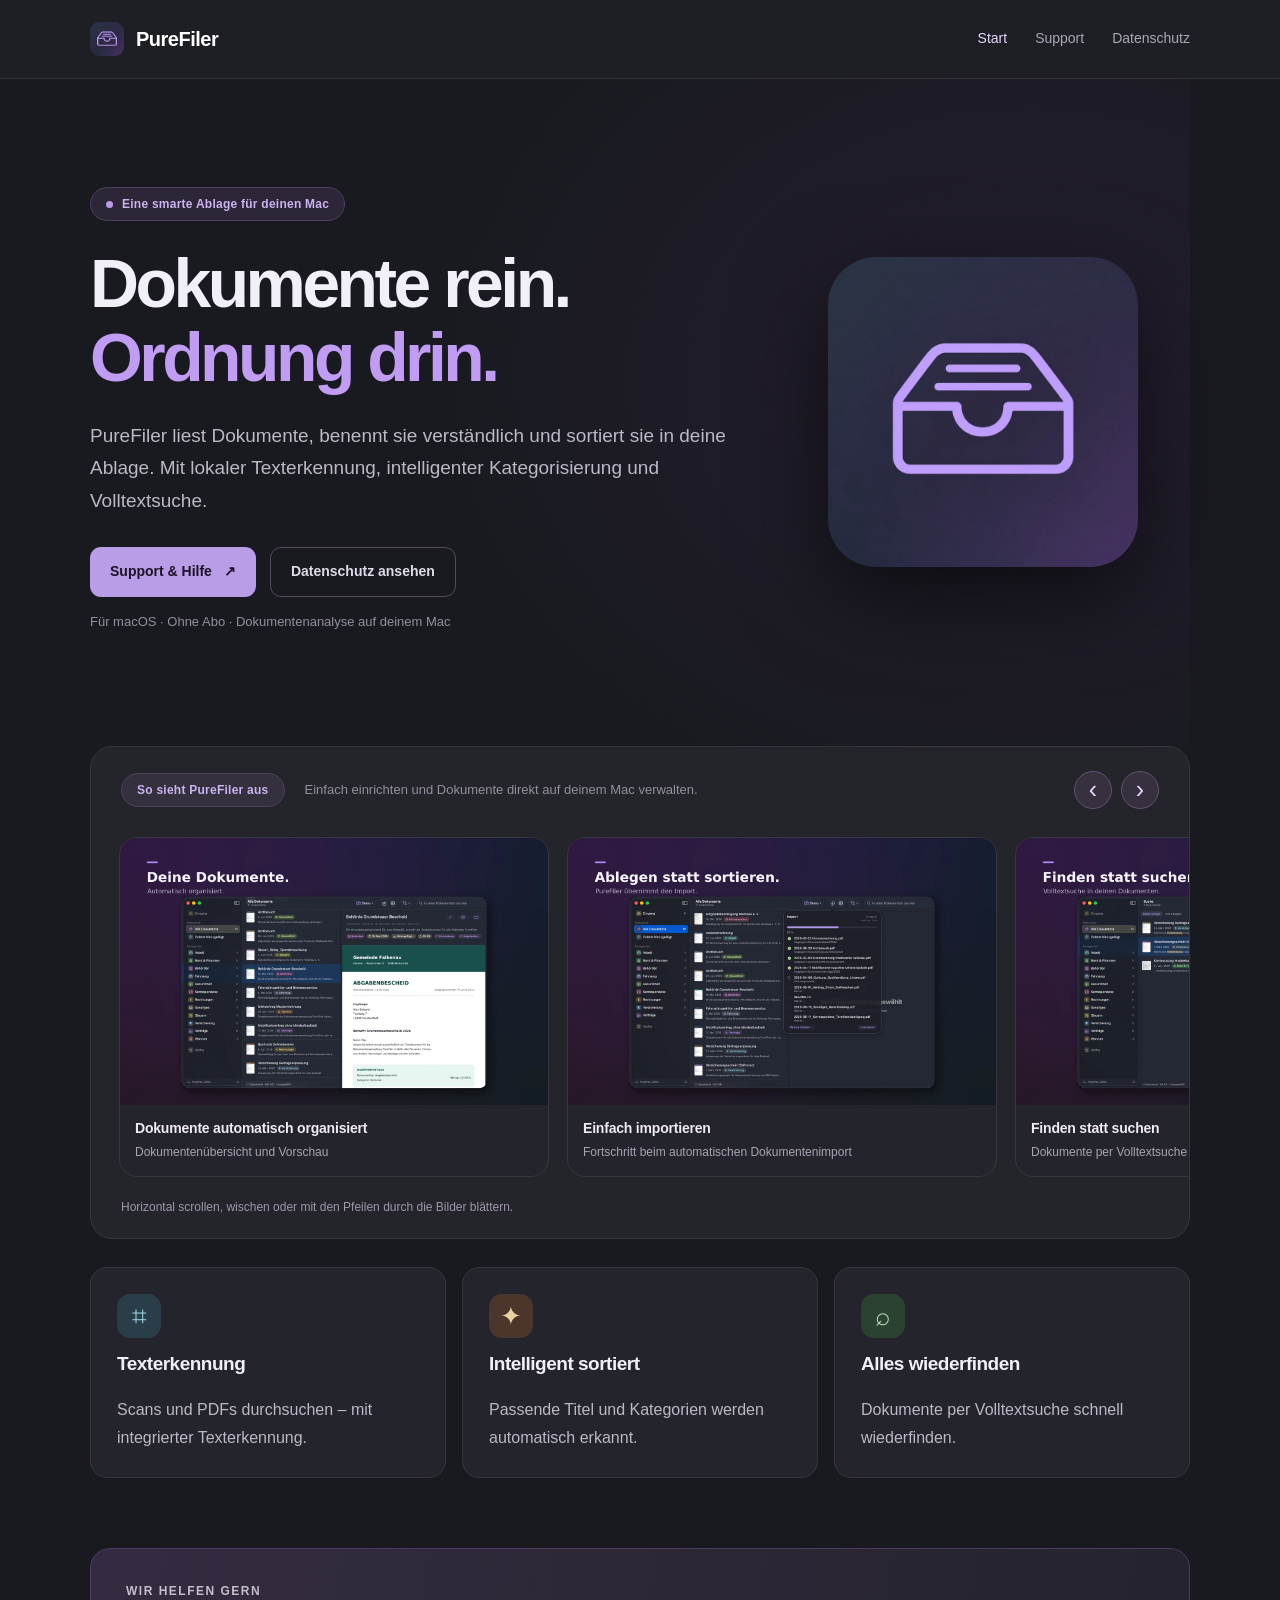
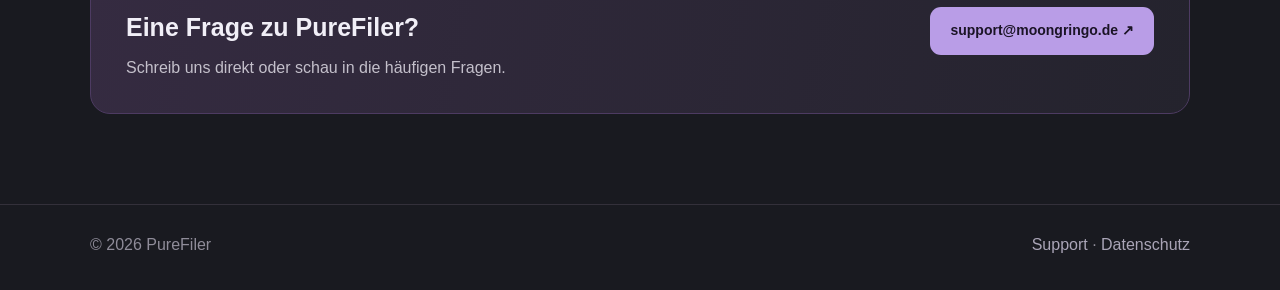
==== commit e12bc7aa: "Add files via upload" ====
--- a/index.html
+++ b/index.html
@@ -1,3 +1,3 @@
 <!DOCTYPE html>
 
-<html lang="de"><head><meta charset="utf-8"/><meta content="width=device-width,initial-scale=1" name="viewport"/><meta content="PureFiler für macOS organisiert Dokumente automatisch mit lokaler Texterkennung, intelligenter Ablage und Volltextsuche. Kostenlos und ohne Abo." name="description"/><title>PureFiler – Dokumente rein. Ordnung drin.</title><link href="purefiler-icon.webp?v=3" rel="icon"/><link href="style.css" rel="stylesheet"/><link href="https://moongbox.github.io/purefiler/" rel="canonical"/></head><body><header><div class="wrap nav"><a class="logo" href="index.html"><img alt="" height="34" src="purefiler-icon.webp?v=3" width="34"/>PureFiler</a><nav aria-label="Hauptnavigation" class="links"><a aria-current="page" href="index.html">Start</a><a href="support.html">Support</a><a href="privacy.html">Datenschutz</a></nav></div></header><main class="wrap"><section class="hero"><div class="hero-text"><div class="pill"><span class="dot"></span> Eine smarte Ablage für deinen Mac</div><h1>Dokumente rein.<br/><em>Ordnung drin.</em></h1><p class="lead">PureFiler liest Dokumente, benennt sie verständlich und sortiert sie in deine Ablage. Mit lokaler Texterkennung, intelligenter Kategorisierung und Volltextsuche.</p><div class="actions"><a class="primary" href="support.html">Support &amp; Hilfe <span aria-hidden="true">↗</span></a><a class="secondary" href="privacy.html">Datenschutz ansehen</a></div><p class="tiny">Für macOS · Ohne Abo · Dokumentenanalyse auf deinem Mac</p></div><div class="hero-icon"><img alt="PureFiler App-Icon" height="320" src="purefiler-icon.webp?v=3" width="320"/></div></section><section class="showcase"><div class="showcase-top"><span class="pill subtle">So sieht PureFiler aus</span><span class="muted">Einfach einrichten und Dokumente direkt auf deinem Mac verwalten.</span></div><img alt="Willkommensansicht von PureFiler auf macOS" height="902" loading="lazy" src="purefiler-welcome.webp" width="1440"/></section><section class="features"><article class="feature"><span class="symbol">⌗</span><h2>Texterkennung</h2><p>Scans und PDFs durchsuchen – mit integrierter Texterkennung.</p></article><article class="feature"><span class="symbol sparkle">✦</span><h2>Intelligent sortiert</h2><p>Passende Titel und Kategorien werden automatisch erkannt.</p></article><article class="feature"><span class="symbol green">⌕</span><h2>Alles wiederfinden</h2><p>Dokumente per Volltextsuche schnell wiederfinden.</p></article></section><section aria-labelledby="gallery-title" class="gallery-section" id="einblicke"><div class="gallery-heading"><p class="eyebrow">PUREFILER IN AKTION</p><h2 id="gallery-title">Entdecke PureFiler</h2><p class="muted">Echte Einblicke in die macOS-App – von der Dokumentenablage bis zur intelligenten Suche.</p></div><div class="screenshot-grid"><figure class="screenshot-card"><a aria-label="Screenshot in voller Größe öffnen: Dokumente automatisch organisiert" href="screenshots/01_Dokumente_organisiert.webp" rel="noopener" target="_blank"><img alt="Dokumentenübersicht und Vorschau" decoding="async" height="900" loading="lazy" src="screenshots/01_Dokumente_organisiert.webp" width="1440"/></a><figcaption><strong>Dokumente automatisch organisiert</strong><span>Dokumentenübersicht und Vorschau</span></figcaption></figure><figure class="screenshot-card"><a aria-label="Screenshot in voller Größe öffnen: Einfach importieren" href="screenshots/02_Import.webp" rel="noopener" target="_blank"><img alt="Fortschritt beim automatischen Dokumentenimport" decoding="async" height="900" loading="lazy" src="screenshots/02_Import.webp" width="1440"/></a><figcaption><strong>Einfach importieren</strong><span>Fortschritt beim automatischen Dokumentenimport</span></figcaption></figure><figure class="screenshot-card"><a aria-label="Screenshot in voller Größe öffnen: Finden statt suchen" href="screenshots/03_Volltextsuche.webp" rel="noopener" target="_blank"><img alt="Dokumente per Volltextsuche wiederfinden" decoding="async" height="900" loading="lazy" src="screenshots/03_Volltextsuche.webp" width="1440"/></a><figcaption><strong>Finden statt suchen</strong><span>Dokumente per Volltextsuche wiederfinden</span></figcaption></figure><figure class="screenshot-card"><a aria-label="Screenshot in voller Größe öffnen: Intelligent auf deinem Mac" href="screenshots/04_Lokale_KI.webp" rel="noopener" target="_blank"><img alt="Lokale KI-Einstellungen zur Dokumentenanalyse" decoding="async" height="900" loading="lazy" src="screenshots/04_Lokale_KI.webp" width="1440"/></a><figcaption><strong>Intelligent auf deinem Mac</strong><span>Lokale KI-Einstellungen zur Dokumentenanalyse</span></figcaption></figure><figure class="screenshot-card"><a aria-label="Screenshot in voller Größe öffnen: Ordnung behalten" href="screenshots/05_Aufraeumen.webp" rel="noopener" target="_blank"><img alt="Duplikatprüfung und Archivverwaltung" decoding="async" height="900" loading="lazy" src="screenshots/05_Aufraeumen.webp" width="1440"/></a><figcaption><strong>Ordnung behalten</strong><span>Duplikatprüfung und Archivverwaltung</span></figcaption></figure><figure class="screenshot-card"><a aria-label="Screenshot in voller Größe öffnen: Alles an seinem Platz" href="screenshots/06_Mehrere_Ablagen.webp" rel="noopener" target="_blank"><img alt="Mehrere getrennte Dokumentenablagen verwalten" decoding="async" height="900" loading="lazy" src="screenshots/06_Mehrere_Ablagen.webp" width="1440"/></a><figcaption><strong>Alles an seinem Platz</strong><span>Mehrere getrennte Dokumentenablagen verwalten</span></figcaption></figure></div></section><section class="contact"><div><p class="eyebrow">WIR HELFEN GERN</p><h2>Eine Frage zu PureFiler?</h2><p>Schreib uns direkt oder schau in die häufigen Fragen.</p></div><a class="primary" href="mailto:support@moongringo.de">support@moongringo.de ↗</a></section></main><footer><div class="wrap foot"><span>© 2026 PureFiler</span><span><a href="support.html">Support</a> · <a href="privacy.html">Datenschutz</a></span></div></footer></body></html>+<html lang="de"><head><meta charset="utf-8"/><meta content="width=device-width,initial-scale=1" name="viewport"/><meta content="PureFiler für macOS organisiert Dokumente automatisch mit lokaler Texterkennung, intelligenter Ablage und Volltextsuche. Kostenlos und ohne Abo." name="description"/><title>PureFiler – Dokumente rein. Ordnung drin.</title><link href="purefiler-icon.webp?v=3" rel="icon"/><link href="style.css" rel="stylesheet"/><link href="https://moongbox.github.io/purefiler/" rel="canonical"/></head><body><header><div class="wrap nav"><a class="logo" href="index.html"><img alt="" height="34" src="purefiler-icon.webp?v=3" width="34"/>PureFiler</a><nav aria-label="Hauptnavigation" class="links"><a aria-current="page" href="index.html">Start</a><a href="support.html">Support</a><a href="privacy.html">Datenschutz</a></nav></div></header><main class="wrap"><section class="hero"><div class="hero-text"><div class="pill"><span class="dot"></span> Eine smarte Ablage für deinen Mac</div><h1>Dokumente rein.<br/><em>Ordnung drin.</em></h1><p class="lead">PureFiler liest Dokumente, benennt sie verständlich und sortiert sie in deine Ablage. Mit lokaler Texterkennung, intelligenter Kategorisierung und Volltextsuche.</p><div class="actions"><a class="primary" href="support.html">Support &amp; Hilfe <span aria-hidden="true">↗</span></a><a class="secondary" href="privacy.html">Datenschutz ansehen</a></div><p class="tiny">Für macOS · Ohne Abo · Dokumentenanalyse auf deinem Mac</p></div><div class="hero-icon"><img alt="PureFiler App-Icon" height="320" src="purefiler-icon.webp?v=3" width="320"/></div></section><section class="showcase"><div class="showcase-top"><span class="pill subtle">So sieht PureFiler aus</span><span class="muted">Einfach einrichten und Dokumente direkt auf deinem Mac verwalten.</span><div class="carousel-controls"><button aria-label="Vorheriges Bild" class="carousel-arrow prev" type="button">‹</button><button aria-label="Nächstes Bild" class="carousel-arrow next" type="button">›</button></div></div><div aria-label="PureFiler Screenshots horizontal durchscrollen" class="screenshot-track" id="purefiler-screenshots" tabindex="0"><figure class="screenshot-card"><a aria-label="Screenshot in voller Größe öffnen: Dokumente automatisch organisiert" href="screenshots/01_Dokumente_organisiert.webp" rel="noopener" target="_blank"><img alt="Dokumentenübersicht und Vorschau" decoding="async" height="900" loading="lazy" src="screenshots/01_Dokumente_organisiert.webp" width="1440"/></a><figcaption><strong>Dokumente automatisch organisiert</strong><span>Dokumentenübersicht und Vorschau</span></figcaption></figure><figure class="screenshot-card"><a aria-label="Screenshot in voller Größe öffnen: Einfach importieren" href="screenshots/02_Import.webp" rel="noopener" target="_blank"><img alt="Fortschritt beim automatischen Dokumentenimport" decoding="async" height="900" loading="lazy" src="screenshots/02_Import.webp" width="1440"/></a><figcaption><strong>Einfach importieren</strong><span>Fortschritt beim automatischen Dokumentenimport</span></figcaption></figure><figure class="screenshot-card"><a aria-label="Screenshot in voller Größe öffnen: Finden statt suchen" href="screenshots/03_Volltextsuche.webp" rel="noopener" target="_blank"><img alt="Dokumente per Volltextsuche wiederfinden" decoding="async" height="900" loading="lazy" src="screenshots/03_Volltextsuche.webp" width="1440"/></a><figcaption><strong>Finden statt suchen</strong><span>Dokumente per Volltextsuche wiederfinden</span></figcaption></figure><figure class="screenshot-card"><a aria-label="Screenshot in voller Größe öffnen: Intelligent auf deinem Mac" href="screenshots/04_Lokale_KI.webp" rel="noopener" target="_blank"><img alt="Lokale KI-Einstellungen zur Dokumentenanalyse" decoding="async" height="900" loading="lazy" src="screenshots/04_Lokale_KI.webp" width="1440"/></a><figcaption><strong>Intelligent auf deinem Mac</strong><span>Lokale KI-Einstellungen zur Dokumentenanalyse</span></figcaption></figure><figure class="screenshot-card"><a aria-label="Screenshot in voller Größe öffnen: Ordnung behalten" href="screenshots/05_Aufraeumen.webp" rel="noopener" target="_blank"><img alt="Duplikatprüfung und Archivverwaltung" decoding="async" height="900" loading="lazy" src="screenshots/05_Aufraeumen.webp" width="1440"/></a><figcaption><strong>Ordnung behalten</strong><span>Duplikatprüfung und Archivverwaltung</span></figcaption></figure><figure class="screenshot-card"><a aria-label="Screenshot in voller Größe öffnen: Alles an seinem Platz" href="screenshots/06_Mehrere_Ablagen.webp" rel="noopener" target="_blank"><img alt="Mehrere getrennte Dokumentenablagen verwalten" decoding="async" height="900" loading="lazy" src="screenshots/06_Mehrere_Ablagen.webp" width="1440"/></a><figcaption><strong>Alles an seinem Platz</strong><span>Mehrere getrennte Dokumentenablagen verwalten</span></figcaption></figure></div><p class="scroll-hint">Horizontal scrollen, wischen oder mit den Pfeilen durch die Bilder blättern.</p></section><section class="features"><article class="feature"><span class="symbol">⌗</span><h2>Texterkennung</h2><p>Scans und PDFs durchsuchen – mit integrierter Texterkennung.</p></article><article class="feature"><span class="symbol sparkle">✦</span><h2>Intelligent sortiert</h2><p>Passende Titel und Kategorien werden automatisch erkannt.</p></article><article class="feature"><span class="symbol green">⌕</span><h2>Alles wiederfinden</h2><p>Dokumente per Volltextsuche schnell wiederfinden.</p></article></section><section class="contact"><div><p class="eyebrow">WIR HELFEN GERN</p><h2>Eine Frage zu PureFiler?</h2><p>Schreib uns direkt oder schau in die häufigen Fragen.</p></div><a class="primary" href="mailto:support@moongringo.de">support@moongringo.de ↗</a></section></main><footer><div class="wrap foot"><span>© 2026 PureFiler</span><span><a href="support.html">Support</a> · <a href="privacy.html">Datenschutz</a></span></div></footer><script>(() => { const track=document.getElementById('purefiler-screenshots'); if(!track)return; const showcase=track.closest('.showcase'); const cards=[...track.querySelectorAll('.screenshot-card')]; function step(direction){const width=cards[0]?.getBoundingClientRect().width||400; const gap=parseFloat(getComputedStyle(track).gap)||16;track.scrollBy({left:direction*(width+gap),behavior:'smooth'});} showcase.querySelector('.carousel-arrow.prev').addEventListener('click',()=>step(-1)); showcase.querySelector('.carousel-arrow.next').addEventListener('click',()=>step(1)); track.addEventListener('keydown',e=>{if(e.key==='ArrowRight'){e.preventDefault();step(1)}if(e.key==='ArrowLeft'){e.preventDefault();step(-1)}});})();</script></body></html>
--- a/style.css
+++ b/style.css
@@ -1,3 +1,19 @@
 *{box-sizing:border-box}html{color-scheme:dark;scroll-behavior:smooth}body{margin:0;background:#191a20;color:#f1eff7;font:16px/1.7 -apple-system,BlinkMacSystemFont,"Segoe UI",sans-serif}a{color:#c4a5f2;text-decoration:none}a:hover{color:#e0ceff}.wrap{width:min(1100px,calc(100% - 48px));margin:auto}header{border-bottom:1px solid #34313c;background:#202027dd;backdrop-filter:blur(18px);position:sticky;top:0;z-index:10}.nav{display:flex;justify-content:space-between;align-items:center;min-height:78px;gap:24px}.logo{display:flex;align-items:center;gap:12px;font-weight:750;font-size:20px;color:#fff;letter-spacing:-.5px}.logo img{border-radius:9px;object-fit:cover}.links{display:flex;gap:28px}.links a{color:#aaa8b6;font-size:14px}.links a[aria-current],.links a:hover{color:#e7d7ff}.hero{padding:108px 0 100px;display:grid;grid-template-columns:1.6fr 1fr;align-items:center;gap:24px;background:radial-gradient(ellipse 53% 68% at 85% 44%,#3c294f55,transparent)}.hero h1,h1{font-size:clamp(42px,5.3vw,75px);letter-spacing:-3.5px;line-height:1.08;margin:26px 0}.hero em{font-style:normal;color:#c09df2}.lead{font-size:19px;max-width:650px;line-height:1.7;color:#bcb9c7}.pill{display:inline-flex;align-items:center;gap:9px;border:1px solid #4c415d;background:#2d2538;color:#cbb4ef;border-radius:50px;padding:6px 15px;font-size:12px;font-weight:650;letter-spacing:.25px}.dot{background:#ba9bea;border-radius:50%;width:7px;height:7px}.actions{display:flex;flex-wrap:wrap;gap:14px;margin:30px 0 14px}.primary,.secondary{display:inline-flex;align-items:center;justify-content:center;gap:12px;border-radius:11px;padding:12px 20px;font-weight:700;font-size:14px}.primary{color:#1b1426;background:#b99de7}.primary:hover{color:#110e1a;background:#d1b8f5}.secondary{border:1px solid #514b5b;color:#dfdbe8}.tiny,.muted{font-size:13px;color:#92909e}.hero-icon{text-align:center}.hero-icon img{width:min(100%,310px);height:auto;border-radius:48px;box-shadow:0 28px 90px #0009}.showcase{background:#24242b;border:1px solid #37343f;border-radius:22px;overflow:hidden;margin-bottom:28px}.showcase-top{padding:24px 30px;display:flex;align-items:center;justify-content:space-between;gap:20px}.pill.subtle{background:#34303d}.showcase>img{display:block;width:100%;height:auto;border-top:1px solid #37343f}.features{display:grid;grid-template-columns:repeat(3,1fr);gap:16px;margin:24px 0 70px}.feature,.card{border:1px solid #38353f;background:#24242c;border-radius:17px;padding:26px}.feature h2,.card h2{font-size:19px;letter-spacing:-.5px;margin:10px 0}.feature p,.card p{color:#bcb9c6;margin-bottom:0}.symbol{display:grid;place-items:center;width:44px;height:44px;border-radius:13px;font-size:26px;background:#293e48;color:#9bd4e6}.symbol.sparkle{background:#4c352b;color:#eed0a5}.symbol.green{background:#2b4232;color:#b7deb1}.contact{display:flex;justify-content:space-between;align-items:center;gap:25px;padding:32px 35px;border:1px solid #4d3b62;border-radius:20px;background:linear-gradient(100deg,#352b41,#24232d);margin-bottom:90px}.contact h2{font-size:25px;margin:5px 0}.contact p{color:#c4c0cb;margin:0}.eyebrow{color:#bea0ed;font-size:12px;letter-spacing:1.5px;font-weight:750;text-transform:uppercase}.card{margin:20px 0}.card h2{font-size:21px}main.wrap>h1{font-size:clamp(38px,5vw,58px)}main.wrap>.eyebrow{margin-top:74px}main.wrap>.lead{margin-bottom:42px}.grid{display:grid;grid-template-columns:repeat(2,minmax(0,1fr));gap:20px}.note{border:1px solid #665238;background:#342b23;border-radius:15px;padding:22px;margin:25px 0 60px;color:#f3ddbe}footer{border-top:1px solid #33303a;color:#8f8c99}.foot,footer .wrap{display:flex;justify-content:space-between;gap:20px;padding-top:26px;padding-bottom:32px}footer a{color:#aaa5b7}@media(max-width:750px){.wrap{width:min(100% - 32px,1100px)}.nav{flex-wrap:wrap;padding:12px 0}.links{gap:18px}.hero{padding:54px 0;grid-template-columns:1fr}.hero-icon{order:-1;text-align:left}.hero-icon img{width:130px;border-radius:26px}.hero h1,h1{letter-spacing:-2px}.features,.grid{grid-template-columns:1fr}.contact{flex-direction:column;align-items:start}.showcase-top{flex-direction:column;align-items:start}.foot{flex-wrap:wrap}}
 /* App Store screenshot gallery */
 .gallery-section{margin:8px 0 74px}.gallery-heading{margin:14px 0 24px}.gallery-heading h2{font-size:clamp(29px,4vw,42px);line-height:1.2;letter-spacing:-1.4px;margin:7px 0 8px}.gallery-heading .muted{margin:0;line-height:1.6}.screenshot-grid{display:grid;grid-template-columns:repeat(2,minmax(0,1fr));gap:19px}.screenshot-card{background:#24242c;border:1px solid #393541;border-radius:18px;overflow:hidden;margin:0;transition:transform .18s,border-color .18s}.screenshot-card:hover{transform:translateY(-3px);border-color:#74618b}.screenshot-card a{display:block;background:#262631;line-height:0}.screenshot-card img{width:100%;height:auto;display:block;aspect-ratio:16/10;object-fit:contain}.screenshot-card figcaption{display:flex;flex-direction:column;gap:3px;padding:16px 18px 19px}.screenshot-card strong{font-size:16px;letter-spacing:-.2px;color:#f0eaf7}.screenshot-card span{font-size:13px;color:#a9a4b4;line-height:1.4}@media(max-width:750px){.screenshot-grid{grid-template-columns:1fr;gap:15px}.gallery-section{margin-bottom:48px}}
+
+/* Compact horizontally scrollable screenshot carousel */
+.showcase{overflow:hidden}
+.showcase-top{flex-wrap:wrap}
+.carousel-controls{display:flex;gap:9px;margin-left:auto}
+.carousel-arrow{background:#37313f;color:#e7d4ff;border:1px solid #62516f;border-radius:50%;width:38px;height:38px;font-size:25px;line-height:1;cursor:pointer;transition:background .15s,border-color .15s}
+.carousel-arrow:hover{background:#4b3c5d;border-color:#ad8edb}
+.carousel-arrow:focus-visible,.screenshot-track:focus-visible{outline:2px solid #c3a1f7;outline-offset:3px}
+.screenshot-track{display:flex;gap:18px;overflow-x:auto;scroll-snap-type:x mandatory;scroll-padding-inline:28px;padding:4px 28px 20px;overscroll-behavior-inline:contain;-webkit-overflow-scrolling:touch;scrollbar-color:#77648b #302d37;scrollbar-width:thin}
+.screenshot-track .screenshot-card{flex:0 0 min(430px,72vw);scroll-snap-align:start;min-width:0}
+.screenshot-track .screenshot-card:hover{transform:none}
+.screenshot-track .screenshot-card figcaption{padding:12px 15px 15px}
+.screenshot-track .screenshot-card strong{font-size:14px}
+.screenshot-track .screenshot-card span{font-size:12px}
+.scroll-hint{font-size:12px;color:#9e98aa;margin:0;padding:0 30px 21px}
+@media(max-width:750px){.showcase-top{padding:20px 18px}.carousel-controls{margin-left:0}.screenshot-track{padding-left:18px;padding-right:18px;gap:12px;scroll-padding-inline:18px}.screenshot-track .screenshot-card{flex-basis:min(330px,82vw)}.scroll-hint{padding-left:18px}}
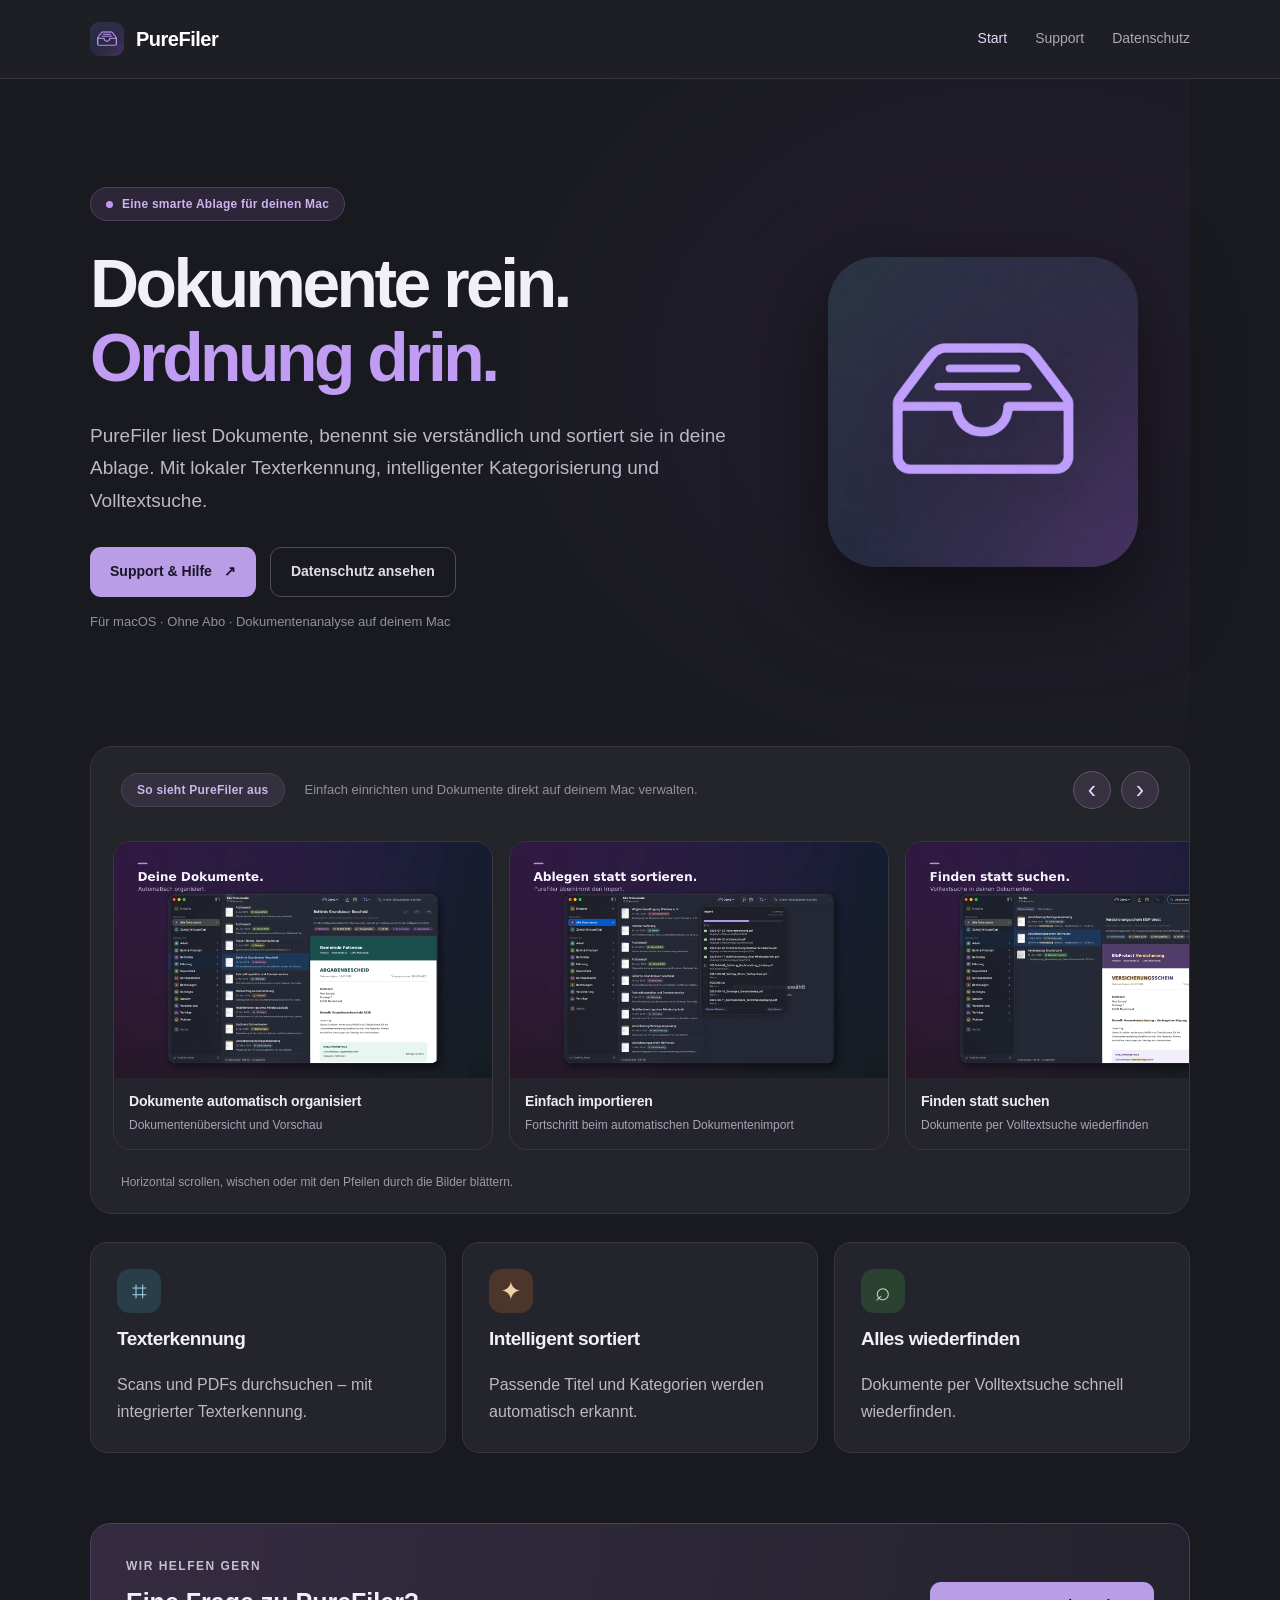
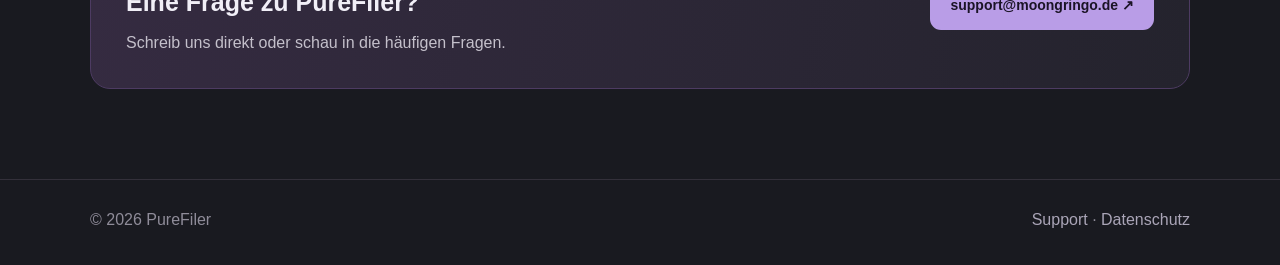
==== commit 959d8461: "Add files via upload" ====
--- a/index.html
+++ b/index.html
@@ -1,3 +1,12 @@
 <!DOCTYPE html>
 
-<html lang="de"><head><meta charset="utf-8"/><meta content="width=device-width,initial-scale=1" name="viewport"/><meta content="PureFiler für macOS organisiert Dokumente automatisch mit lokaler Texterkennung, intelligenter Ablage und Volltextsuche. Kostenlos und ohne Abo." name="description"/><title>PureFiler – Dokumente rein. Ordnung drin.</title><link href="purefiler-icon.webp?v=3" rel="icon"/><link href="style.css" rel="stylesheet"/><link href="https://moongbox.github.io/purefiler/" rel="canonical"/></head><body><header><div class="wrap nav"><a class="logo" href="index.html"><img alt="" height="34" src="purefiler-icon.webp?v=3" width="34"/>PureFiler</a><nav aria-label="Hauptnavigation" class="links"><a aria-current="page" href="index.html">Start</a><a href="support.html">Support</a><a href="privacy.html">Datenschutz</a></nav></div></header><main class="wrap"><section class="hero"><div class="hero-text"><div class="pill"><span class="dot"></span> Eine smarte Ablage für deinen Mac</div><h1>Dokumente rein.<br/><em>Ordnung drin.</em></h1><p class="lead">PureFiler liest Dokumente, benennt sie verständlich und sortiert sie in deine Ablage. Mit lokaler Texterkennung, intelligenter Kategorisierung und Volltextsuche.</p><div class="actions"><a class="primary" href="support.html">Support &amp; Hilfe <span aria-hidden="true">↗</span></a><a class="secondary" href="privacy.html">Datenschutz ansehen</a></div><p class="tiny">Für macOS · Ohne Abo · Dokumentenanalyse auf deinem Mac</p></div><div class="hero-icon"><img alt="PureFiler App-Icon" height="320" src="purefiler-icon.webp?v=3" width="320"/></div></section><section class="showcase"><div class="showcase-top"><span class="pill subtle">So sieht PureFiler aus</span><span class="muted">Einfach einrichten und Dokumente direkt auf deinem Mac verwalten.</span><div class="carousel-controls"><button aria-label="Vorheriges Bild" class="carousel-arrow prev" type="button">‹</button><button aria-label="Nächstes Bild" class="carousel-arrow next" type="button">›</button></div></div><div aria-label="PureFiler Screenshots horizontal durchscrollen" class="screenshot-track" id="purefiler-screenshots" tabindex="0"><figure class="screenshot-card"><a aria-label="Screenshot in voller Größe öffnen: Dokumente automatisch organisiert" href="screenshots/01_Dokumente_organisiert.webp" rel="noopener" target="_blank"><img alt="Dokumentenübersicht und Vorschau" decoding="async" height="900" loading="lazy" src="screenshots/01_Dokumente_organisiert.webp" width="1440"/></a><figcaption><strong>Dokumente automatisch organisiert</strong><span>Dokumentenübersicht und Vorschau</span></figcaption></figure><figure class="screenshot-card"><a aria-label="Screenshot in voller Größe öffnen: Einfach importieren" href="screenshots/02_Import.webp" rel="noopener" target="_blank"><img alt="Fortschritt beim automatischen Dokumentenimport" decoding="async" height="900" loading="lazy" src="screenshots/02_Import.webp" width="1440"/></a><figcaption><strong>Einfach importieren</strong><span>Fortschritt beim automatischen Dokumentenimport</span></figcaption></figure><figure class="screenshot-card"><a aria-label="Screenshot in voller Größe öffnen: Finden statt suchen" href="screenshots/03_Volltextsuche.webp" rel="noopener" target="_blank"><img alt="Dokumente per Volltextsuche wiederfinden" decoding="async" height="900" loading="lazy" src="screenshots/03_Volltextsuche.webp" width="1440"/></a><figcaption><strong>Finden statt suchen</strong><span>Dokumente per Volltextsuche wiederfinden</span></figcaption></figure><figure class="screenshot-card"><a aria-label="Screenshot in voller Größe öffnen: Intelligent auf deinem Mac" href="screenshots/04_Lokale_KI.webp" rel="noopener" target="_blank"><img alt="Lokale KI-Einstellungen zur Dokumentenanalyse" decoding="async" height="900" loading="lazy" src="screenshots/04_Lokale_KI.webp" width="1440"/></a><figcaption><strong>Intelligent auf deinem Mac</strong><span>Lokale KI-Einstellungen zur Dokumentenanalyse</span></figcaption></figure><figure class="screenshot-card"><a aria-label="Screenshot in voller Größe öffnen: Ordnung behalten" href="screenshots/05_Aufraeumen.webp" rel="noopener" target="_blank"><img alt="Duplikatprüfung und Archivverwaltung" decoding="async" height="900" loading="lazy" src="screenshots/05_Aufraeumen.webp" width="1440"/></a><figcaption><strong>Ordnung behalten</strong><span>Duplikatprüfung und Archivverwaltung</span></figcaption></figure><figure class="screenshot-card"><a aria-label="Screenshot in voller Größe öffnen: Alles an seinem Platz" href="screenshots/06_Mehrere_Ablagen.webp" rel="noopener" target="_blank"><img alt="Mehrere getrennte Dokumentenablagen verwalten" decoding="async" height="900" loading="lazy" src="screenshots/06_Mehrere_Ablagen.webp" width="1440"/></a><figcaption><strong>Alles an seinem Platz</strong><span>Mehrere getrennte Dokumentenablagen verwalten</span></figcaption></figure></div><p class="scroll-hint">Horizontal scrollen, wischen oder mit den Pfeilen durch die Bilder blättern.</p></section><section class="features"><article class="feature"><span class="symbol">⌗</span><h2>Texterkennung</h2><p>Scans und PDFs durchsuchen – mit integrierter Texterkennung.</p></article><article class="feature"><span class="symbol sparkle">✦</span><h2>Intelligent sortiert</h2><p>Passende Titel und Kategorien werden automatisch erkannt.</p></article><article class="feature"><span class="symbol green">⌕</span><h2>Alles wiederfinden</h2><p>Dokumente per Volltextsuche schnell wiederfinden.</p></article></section><section class="contact"><div><p class="eyebrow">WIR HELFEN GERN</p><h2>Eine Frage zu PureFiler?</h2><p>Schreib uns direkt oder schau in die häufigen Fragen.</p></div><a class="primary" href="mailto:support@moongringo.de">support@moongringo.de ↗</a></section></main><footer><div class="wrap foot"><span>© 2026 PureFiler</span><span><a href="support.html">Support</a> · <a href="privacy.html">Datenschutz</a></span></div></footer><script>(() => { const track=document.getElementById('purefiler-screenshots'); if(!track)return; const showcase=track.closest('.showcase'); const cards=[...track.querySelectorAll('.screenshot-card')]; function step(direction){const width=cards[0]?.getBoundingClientRect().width||400; const gap=parseFloat(getComputedStyle(track).gap)||16;track.scrollBy({left:direction*(width+gap),behavior:'smooth'});} showcase.querySelector('.carousel-arrow.prev').addEventListener('click',()=>step(-1)); showcase.querySelector('.carousel-arrow.next').addEventListener('click',()=>step(1)); track.addEventListener('keydown',e=>{if(e.key==='ArrowRight'){e.preventDefault();step(1)}if(e.key==='ArrowLeft'){e.preventDefault();step(-1)}});})();</script></body></html>+<html lang="de"><head><meta charset="utf-8"/><meta content="width=device-width,initial-scale=1" name="viewport"/><meta content="PureFiler für macOS organisiert Dokumente automatisch mit lokaler Texterkennung, intelligenter Ablage und Volltextsuche. Kostenlos und ohne Abo." name="description"/><title>PureFiler – Dokumente rein. Ordnung drin.</title><link href="purefiler-icon.webp?v=3" rel="icon"/><link href="style.css?v=carousel-fix-2" rel="stylesheet"/><style>
+/* PureFiler screenshot carousel: self-contained to prevent stale GitHub Pages CSS */
+#purefiler-screenshots.screenshot-track{display:flex!important;flex-flow:row nowrap!important;align-items:stretch!important;gap:16px!important;overflow-x:auto!important;overflow-y:hidden!important;scroll-snap-type:x mandatory;scroll-behavior:smooth;scroll-padding-inline:22px;padding:8px 22px 22px;max-width:100%;-webkit-overflow-scrolling:touch;}
+#purefiler-screenshots.screenshot-track>.screenshot-card{display:block!important;flex:0 0 380px!important;width:380px!important;max-width:78vw!important;min-width:0!important;margin:0!important;scroll-snap-align:start;box-sizing:border-box;}
+#purefiler-screenshots .screenshot-card img{display:block;width:100%;height:auto;aspect-ratio:16/10;object-fit:contain;}
+#purefiler-screenshots .screenshot-card figcaption{padding:12px 15px 15px;}
+.showcase .carousel-controls{display:flex;gap:10px;align-items:center;margin-left:auto;}
+.showcase .carousel-arrow{cursor:pointer;}
+@media(max-width:650px){#purefiler-screenshots.screenshot-track>.screenshot-card{flex-basis:80vw!important;width:80vw!important;}.showcase .showcase-top{gap:12px;}}
+</style><link href="https://moongbox.github.io/purefiler/" rel="canonical"/></head><body><header><div class="wrap nav"><a class="logo" href="index.html"><img alt="" height="34" src="purefiler-icon.webp?v=3" width="34"/>PureFiler</a><nav aria-label="Hauptnavigation" class="links"><a aria-current="page" href="index.html">Start</a><a href="support.html">Support</a><a href="privacy.html">Datenschutz</a></nav></div></header><main class="wrap"><section class="hero"><div class="hero-text"><div class="pill"><span class="dot"></span> Eine smarte Ablage für deinen Mac</div><h1>Dokumente rein.<br/><em>Ordnung drin.</em></h1><p class="lead">PureFiler liest Dokumente, benennt sie verständlich und sortiert sie in deine Ablage. Mit lokaler Texterkennung, intelligenter Kategorisierung und Volltextsuche.</p><div class="actions"><a class="primary" href="support.html">Support &amp; Hilfe <span aria-hidden="true">↗</span></a><a class="secondary" href="privacy.html">Datenschutz ansehen</a></div><p class="tiny">Für macOS · Ohne Abo · Dokumentenanalyse auf deinem Mac</p></div><div class="hero-icon"><img alt="PureFiler App-Icon" height="320" src="purefiler-icon.webp?v=3" width="320"/></div></section><section class="showcase"><div class="showcase-top"><span class="pill subtle">So sieht PureFiler aus</span><span class="muted">Einfach einrichten und Dokumente direkt auf deinem Mac verwalten.</span><div class="carousel-controls"><button aria-label="Vorheriges Bild" class="carousel-arrow prev" type="button">‹</button><button aria-label="Nächstes Bild" class="carousel-arrow next" type="button">›</button></div></div><div aria-label="PureFiler Screenshots horizontal durchscrollen" class="screenshot-track" id="purefiler-screenshots" tabindex="0"><figure class="screenshot-card"><a aria-label="Screenshot in voller Größe öffnen: Dokumente automatisch organisiert" href="screenshots/01_Dokumente_organisiert.webp" rel="noopener" target="_blank"><img alt="Dokumentenübersicht und Vorschau" decoding="async" height="900" loading="lazy" src="screenshots/01_Dokumente_organisiert.webp" width="1440"/></a><figcaption><strong>Dokumente automatisch organisiert</strong><span>Dokumentenübersicht und Vorschau</span></figcaption></figure><figure class="screenshot-card"><a aria-label="Screenshot in voller Größe öffnen: Einfach importieren" href="screenshots/02_Import.webp" rel="noopener" target="_blank"><img alt="Fortschritt beim automatischen Dokumentenimport" decoding="async" height="900" loading="lazy" src="screenshots/02_Import.webp" width="1440"/></a><figcaption><strong>Einfach importieren</strong><span>Fortschritt beim automatischen Dokumentenimport</span></figcaption></figure><figure class="screenshot-card"><a aria-label="Screenshot in voller Größe öffnen: Finden statt suchen" href="screenshots/03_Volltextsuche.webp" rel="noopener" target="_blank"><img alt="Dokumente per Volltextsuche wiederfinden" decoding="async" height="900" loading="lazy" src="screenshots/03_Volltextsuche.webp" width="1440"/></a><figcaption><strong>Finden statt suchen</strong><span>Dokumente per Volltextsuche wiederfinden</span></figcaption></figure><figure class="screenshot-card"><a aria-label="Screenshot in voller Größe öffnen: Intelligent auf deinem Mac" href="screenshots/04_Lokale_KI.webp" rel="noopener" target="_blank"><img alt="Lokale KI-Einstellungen zur Dokumentenanalyse" decoding="async" height="900" loading="lazy" src="screenshots/04_Lokale_KI.webp" width="1440"/></a><figcaption><strong>Intelligent auf deinem Mac</strong><span>Lokale KI-Einstellungen zur Dokumentenanalyse</span></figcaption></figure><figure class="screenshot-card"><a aria-label="Screenshot in voller Größe öffnen: Ordnung behalten" href="screenshots/05_Aufraeumen.webp" rel="noopener" target="_blank"><img alt="Duplikatprüfung und Archivverwaltung" decoding="async" height="900" loading="lazy" src="screenshots/05_Aufraeumen.webp" width="1440"/></a><figcaption><strong>Ordnung behalten</strong><span>Duplikatprüfung und Archivverwaltung</span></figcaption></figure><figure class="screenshot-card"><a aria-label="Screenshot in voller Größe öffnen: Alles an seinem Platz" href="screenshots/06_Mehrere_Ablagen.webp" rel="noopener" target="_blank"><img alt="Mehrere getrennte Dokumentenablagen verwalten" decoding="async" height="900" loading="lazy" src="screenshots/06_Mehrere_Ablagen.webp" width="1440"/></a><figcaption><strong>Alles an seinem Platz</strong><span>Mehrere getrennte Dokumentenablagen verwalten</span></figcaption></figure></div><p class="scroll-hint">Horizontal scrollen, wischen oder mit den Pfeilen durch die Bilder blättern.</p></section><section class="features"><article class="feature"><span class="symbol">⌗</span><h2>Texterkennung</h2><p>Scans und PDFs durchsuchen – mit integrierter Texterkennung.</p></article><article class="feature"><span class="symbol sparkle">✦</span><h2>Intelligent sortiert</h2><p>Passende Titel und Kategorien werden automatisch erkannt.</p></article><article class="feature"><span class="symbol green">⌕</span><h2>Alles wiederfinden</h2><p>Dokumente per Volltextsuche schnell wiederfinden.</p></article></section><section class="contact"><div><p class="eyebrow">WIR HELFEN GERN</p><h2>Eine Frage zu PureFiler?</h2><p>Schreib uns direkt oder schau in die häufigen Fragen.</p></div><a class="primary" href="mailto:support@moongringo.de">support@moongringo.de ↗</a></section></main><footer><div class="wrap foot"><span>© 2026 PureFiler</span><span><a href="support.html">Support</a> · <a href="privacy.html">Datenschutz</a></span></div></footer><script>(() => { const track=document.getElementById('purefiler-screenshots'); if(!track)return; const showcase=track.closest('.showcase'); const cards=[...track.querySelectorAll('.screenshot-card')]; function step(direction){const width=cards[0]?.getBoundingClientRect().width||400; const gap=parseFloat(getComputedStyle(track).gap)||16;track.scrollBy({left:direction*(width+gap),behavior:'smooth'});} showcase.querySelector('.carousel-arrow.prev').addEventListener('click',()=>step(-1)); showcase.querySelector('.carousel-arrow.next').addEventListener('click',()=>step(1)); track.addEventListener('keydown',e=>{if(e.key==='ArrowRight'){e.preventDefault();step(1)}if(e.key==='ArrowLeft'){e.preventDefault();step(-1)}});})();</script></body></html>
